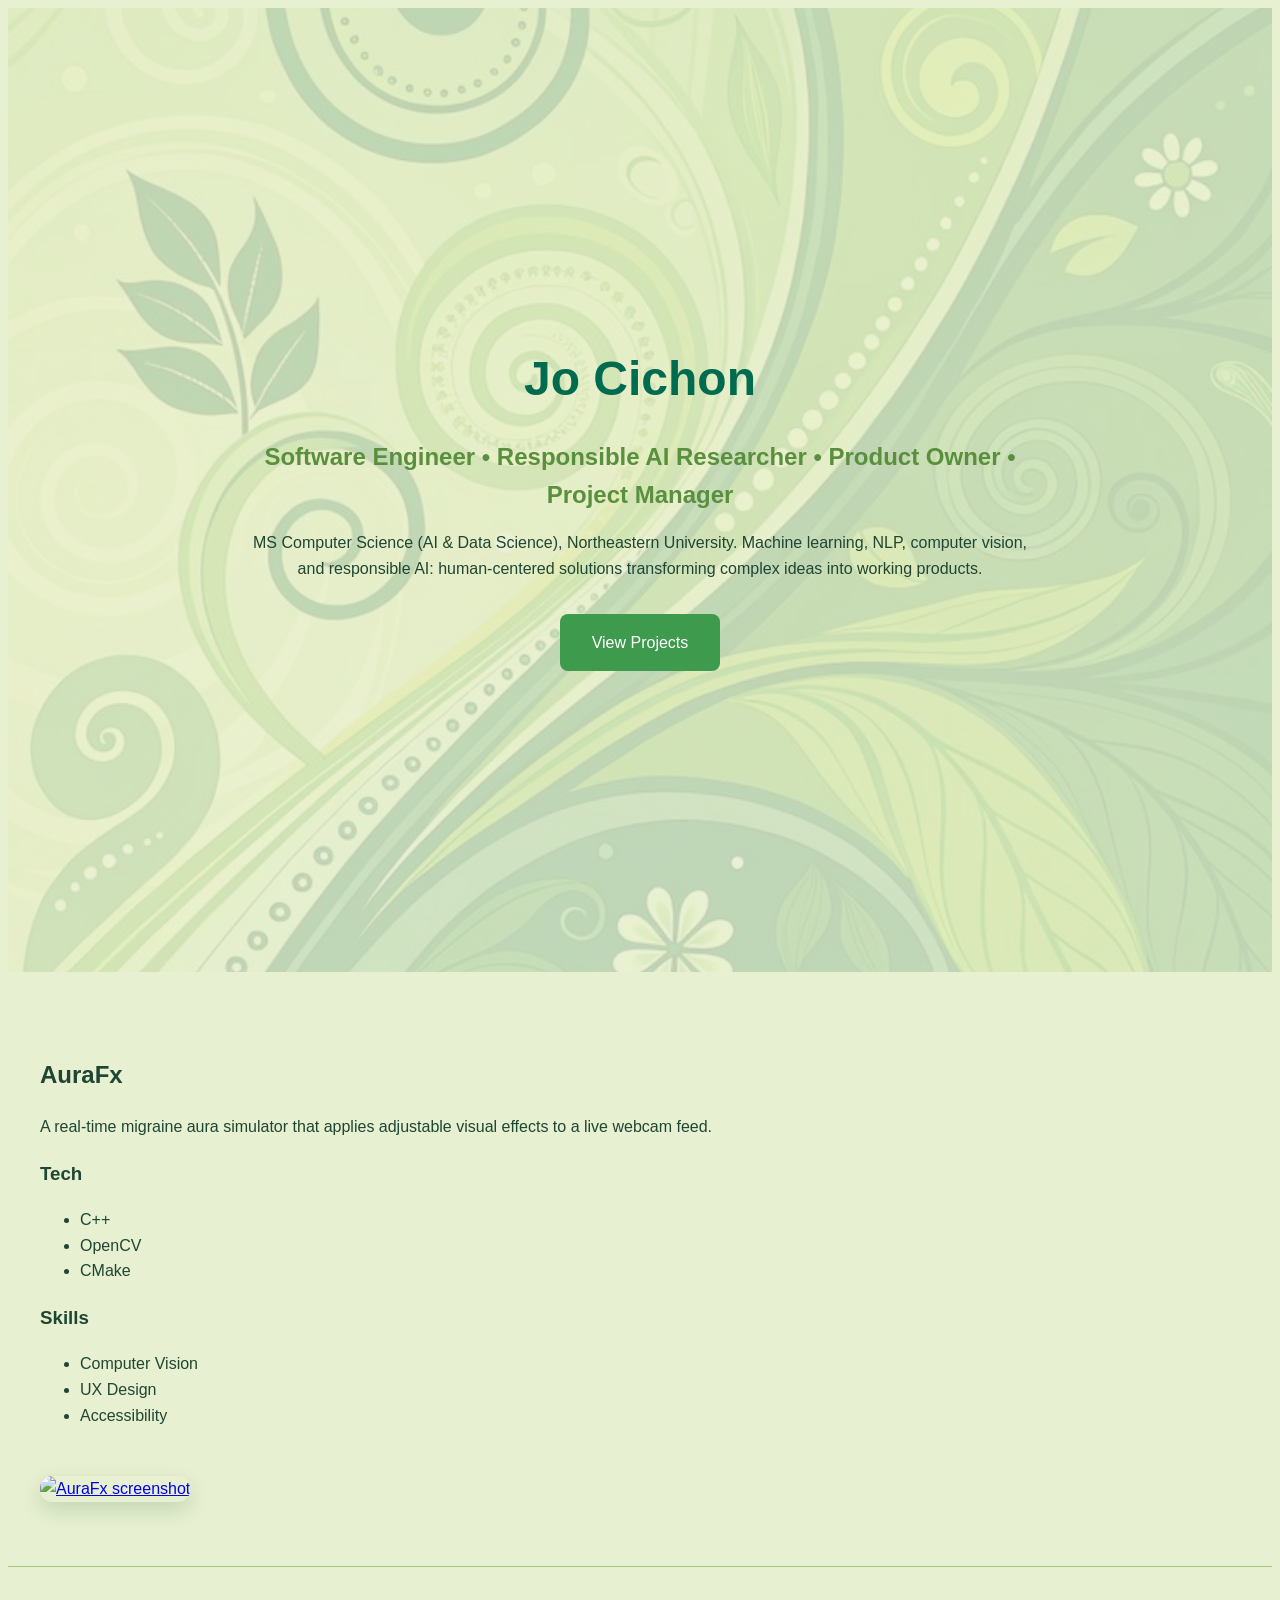
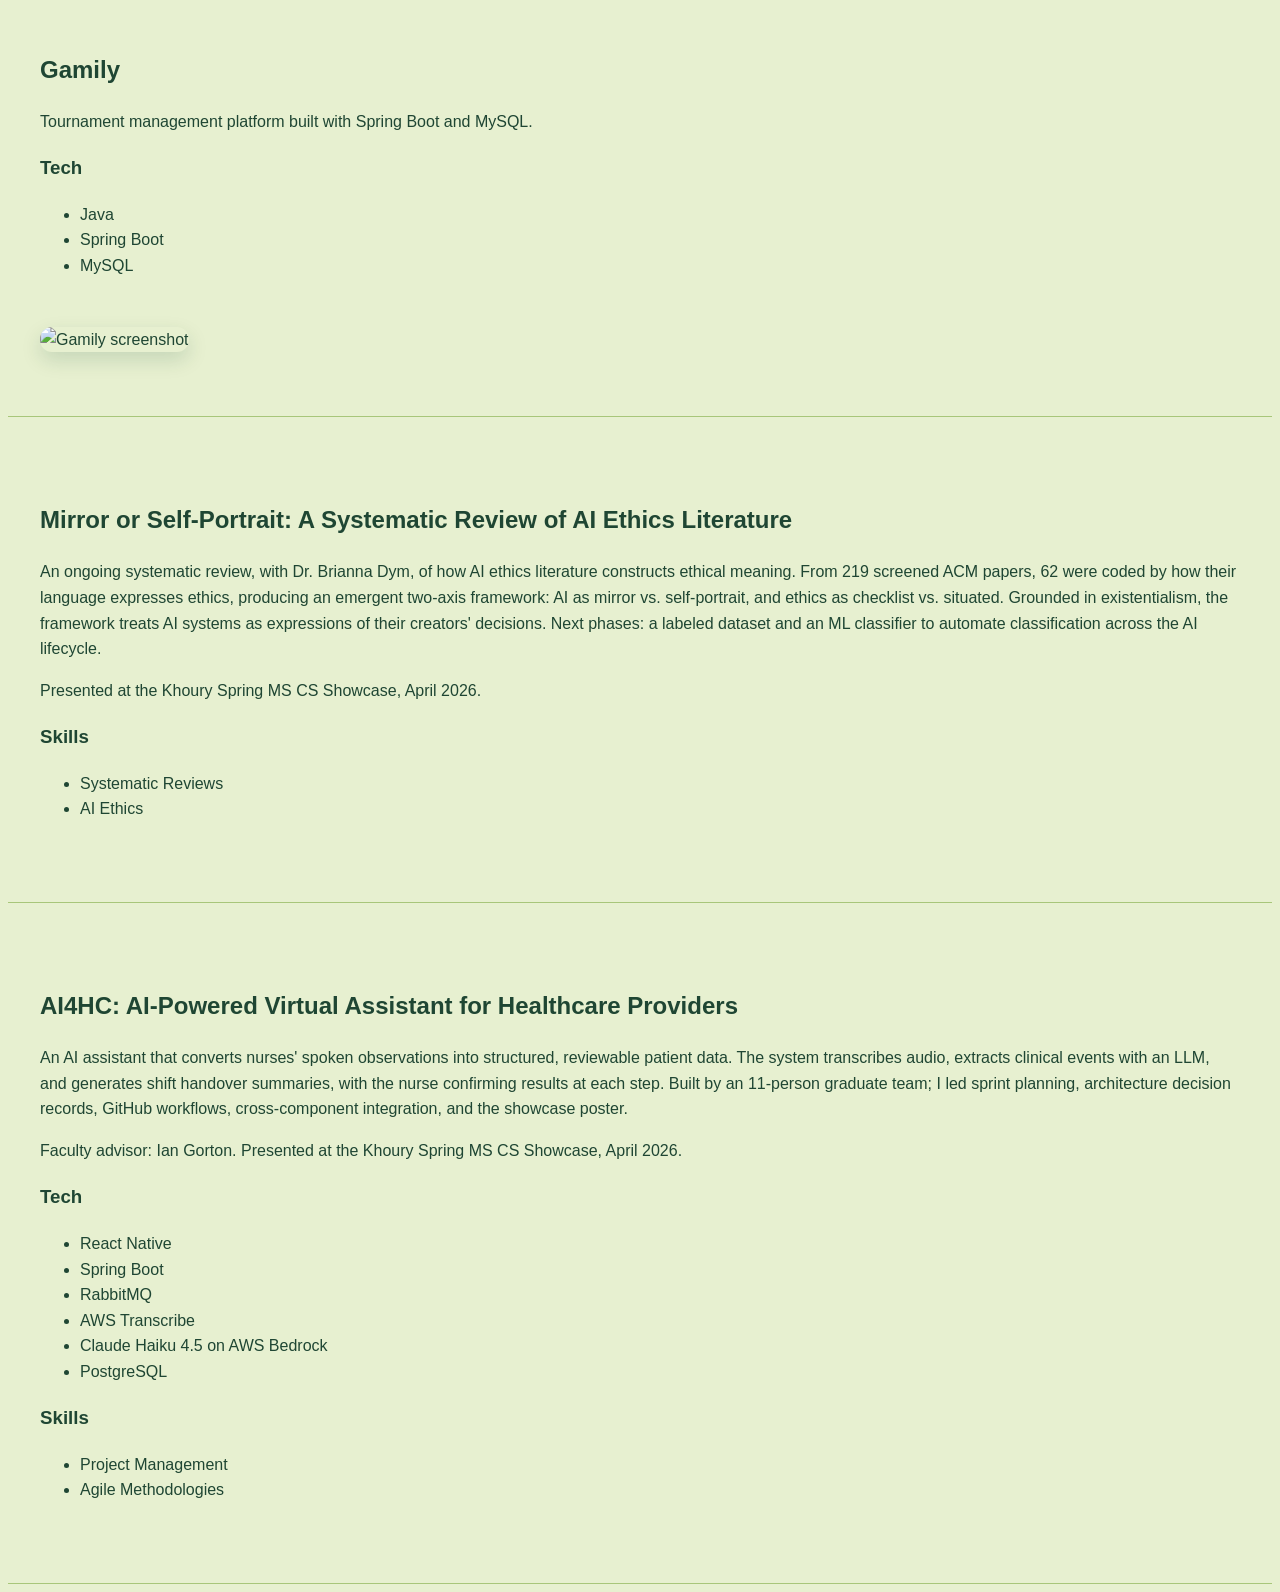
==== index.html @ 1c3cef45 "Update hero and project sections from LinkedIn profile Refresh the hero headline and tagline (fixes " ====
<!DOCTYPE html>
<html lang="en">
<head>
    <meta charset="UTF-8">
    <meta name="viewport" content="width=device-width, initial-scale=1.0">
    <title>Jo Cichon Portfolio</title>
    <link rel="stylesheet" href="style.css">
</head>
<body>

<header class="hero">
    <div class="hero-content">
        <h1>Jo Cichon</h1>
        <h2>Software Engineer • Responsible AI Researcher • Product Owner • Project Manager</h2>

        <p>
            MS Computer Science (AI &amp; Data Science), Northeastern University.
            Machine learning, NLP, computer vision, and responsible AI:
            human-centered solutions transforming complex ideas into working
            products.
        </p>

        <a href="#projects" class="button">
            View Projects
        </a>
    </div>
</header>

<main id="projects">

    <!-- PROJECT -->
    <section class="project">
        <div class="project-info">
            <h2>AuraFx</h2>

            <p>
                A real-time migraine aura simulator that applies
                adjustable visual effects to a live webcam feed.
            </p>

            <h3>Tech</h3>
            <ul>
                <li>C++</li>
                <li>OpenCV</li>
                <li>CMake</li>
            </ul>

            <h3>Skills</h3>
            <ul>
                <li>Computer Vision</li>
                <li>UX Design</li>
                <li>Accessibility</li>
            </ul>
        </div>

        <div class="project-visual">
            <a href="projects\aura_fx\index.html">
                <img src="images/aurafx-placeholder.png"
                     alt="AuraFx screenshot">
            </a>

        </div>
    </section>

    <!-- PROJECT -->
    <section class="project">
        <div class="project-info">
            <h2>Gamily</h2>

            <p>
                Tournament management platform built with Spring Boot
                and MySQL.
            </p>

            <h3>Tech</h3>
            <ul>
                <li>Java</li>
                <li>Spring Boot</li>
                <li>MySQL</li>
            </ul>
        </div>

        <div class="project-visual">
            <img src="images/gamily-placeholder.png"
                 alt="Gamily screenshot">
        </div>
    </section>

    <!-- PROJECT -->
    <section class="project">
        <div class="project-info">
            <h2>Mirror or Self-Portrait: A Systematic Review of AI Ethics Literature</h2>

            <p>
                An ongoing systematic review, with Dr. Brianna Dym, of how AI
                ethics literature constructs ethical meaning. From 219 screened
                ACM papers, 62 were coded by how their language expresses
                ethics, producing an emergent two-axis framework: AI as mirror
                vs. self-portrait, and ethics as checklist vs. situated.
                Grounded in existentialism, the framework treats AI systems as
                expressions of their creators' decisions. Next phases: a
                labeled dataset and an ML classifier to automate classification
                across the AI lifecycle.
            </p>

            <p>
                Presented at the Khoury Spring MS CS Showcase, April 2026.
            </p>

            <h3>Skills</h3>
            <ul>
                <li>Systematic Reviews</li>
                <li>AI Ethics</li>
            </ul>
        </div>
    </section>

    <!-- PROJECT -->
    <section class="project">
        <div class="project-info">
            <h2>AI4HC: AI-Powered Virtual Assistant for Healthcare Providers</h2>

            <p>
                An AI assistant that converts nurses' spoken observations into
                structured, reviewable patient data. The system transcribes
                audio, extracts clinical events with an LLM, and generates shift
                handover summaries, with the nurse confirming results at each
                step. Built by an 11-person graduate team; I led sprint
                planning, architecture decision records, GitHub workflows,
                cross-component integration, and the showcase poster.
            </p>

            <p>
                Faculty advisor: Ian Gorton. Presented at the Khoury Spring
                MS CS Showcase, April 2026.
            </p>

            <h3>Tech</h3>
            <ul>
                <li>React Native</li>
                <li>Spring Boot</li>
                <li>RabbitMQ</li>
                <li>AWS Transcribe</li>
                <li>Claude Haiku 4.5 on AWS Bedrock</li>
                <li>PostgreSQL</li>
            </ul>

            <h3>Skills</h3>
            <ul>
                <li>Project Management</li>
                <li>Agile Methodologies</li>
            </ul>
        </div>
    </section>

</main>

</body>
</html>
---- style.css ----
/* PALETTE: Forest Spiral */
:root {
    --color-bg: #E7F0D0;
    --color-bg-soft: #C9E08B;
    --color-text: #1F4633;

    --color-heading: #006B4F;
    --color-subheading: #5A8F3D;

    --color-accent: #3E9A4D;
    --color-accent-hover: #006B4F;

    --color-border: #A8C67A;
    --color-card: #F4F8E8;
    --color-shadow: rgba(0, 70, 50, 0.15);
}


body {
    font-family: Arial, sans-serif;
    line-height: 1.6;
    background-color: var(--color-bg);
    color: var(--color-text);
}

/* =========================
   Hero Section
========================= */

.hero {
    min-height: 100vh;

    display: flex;
    align-items: center;
    justify-content: center;

    padding: 2rem;
    text-align: center;

    position: relative;
    overflow: hidden;

    background: linear-gradient(
            135deg,
            var(--color-bg) 0%,
            var(--color-bg-soft) 100%
    );
}

/* Artwork Layer */
.hero::before {
    content: "";

    position: absolute;
    inset: 0;

    background-image: url("images/forest-spiral.jpg");
    background-size: cover;
    background-position: center;
    background-repeat: no-repeat;

    z-index: 0;
}

/* Color Wash Layer */
.hero::after {
    content: "";

    position: absolute;
    inset: 0;

    background: rgba(231, 240, 208, 0.82);

    z-index: 1;
}

/* Content Layer */
.hero-content {
    position: relative;
    z-index: 2;

    max-width: 800px;
}

.hero h1 {
    font-size: 3rem;
    margin-bottom: 1rem;

    color: var(--color-heading);
}

.hero h2 {
    margin-bottom: 1rem;

    color: var(--color-subheading);
}

.hero p {
    margin-bottom: 2rem;
}

.button {
    display: inline-block;

    padding: 1rem 2rem;

    background: var(--color-accent);
    color: white;

    text-decoration: none;
    border-radius: 8px;

    transition: background-color 0.3s ease;
}

.button:hover {
    background: var(--color-accent-hover);
}

.project {
    display: flex;
    flex-direction: column;
    gap: 2rem;

    padding: 4rem 2rem;
    max-width: 1200px;
    margin: auto;

    border-bottom: 1px solid var(--color-border);
}

.project-visual img {
    width: 100%;
    border-radius: 12px;
    box-shadow: 0 8px 20px var(--color-shadow);
}
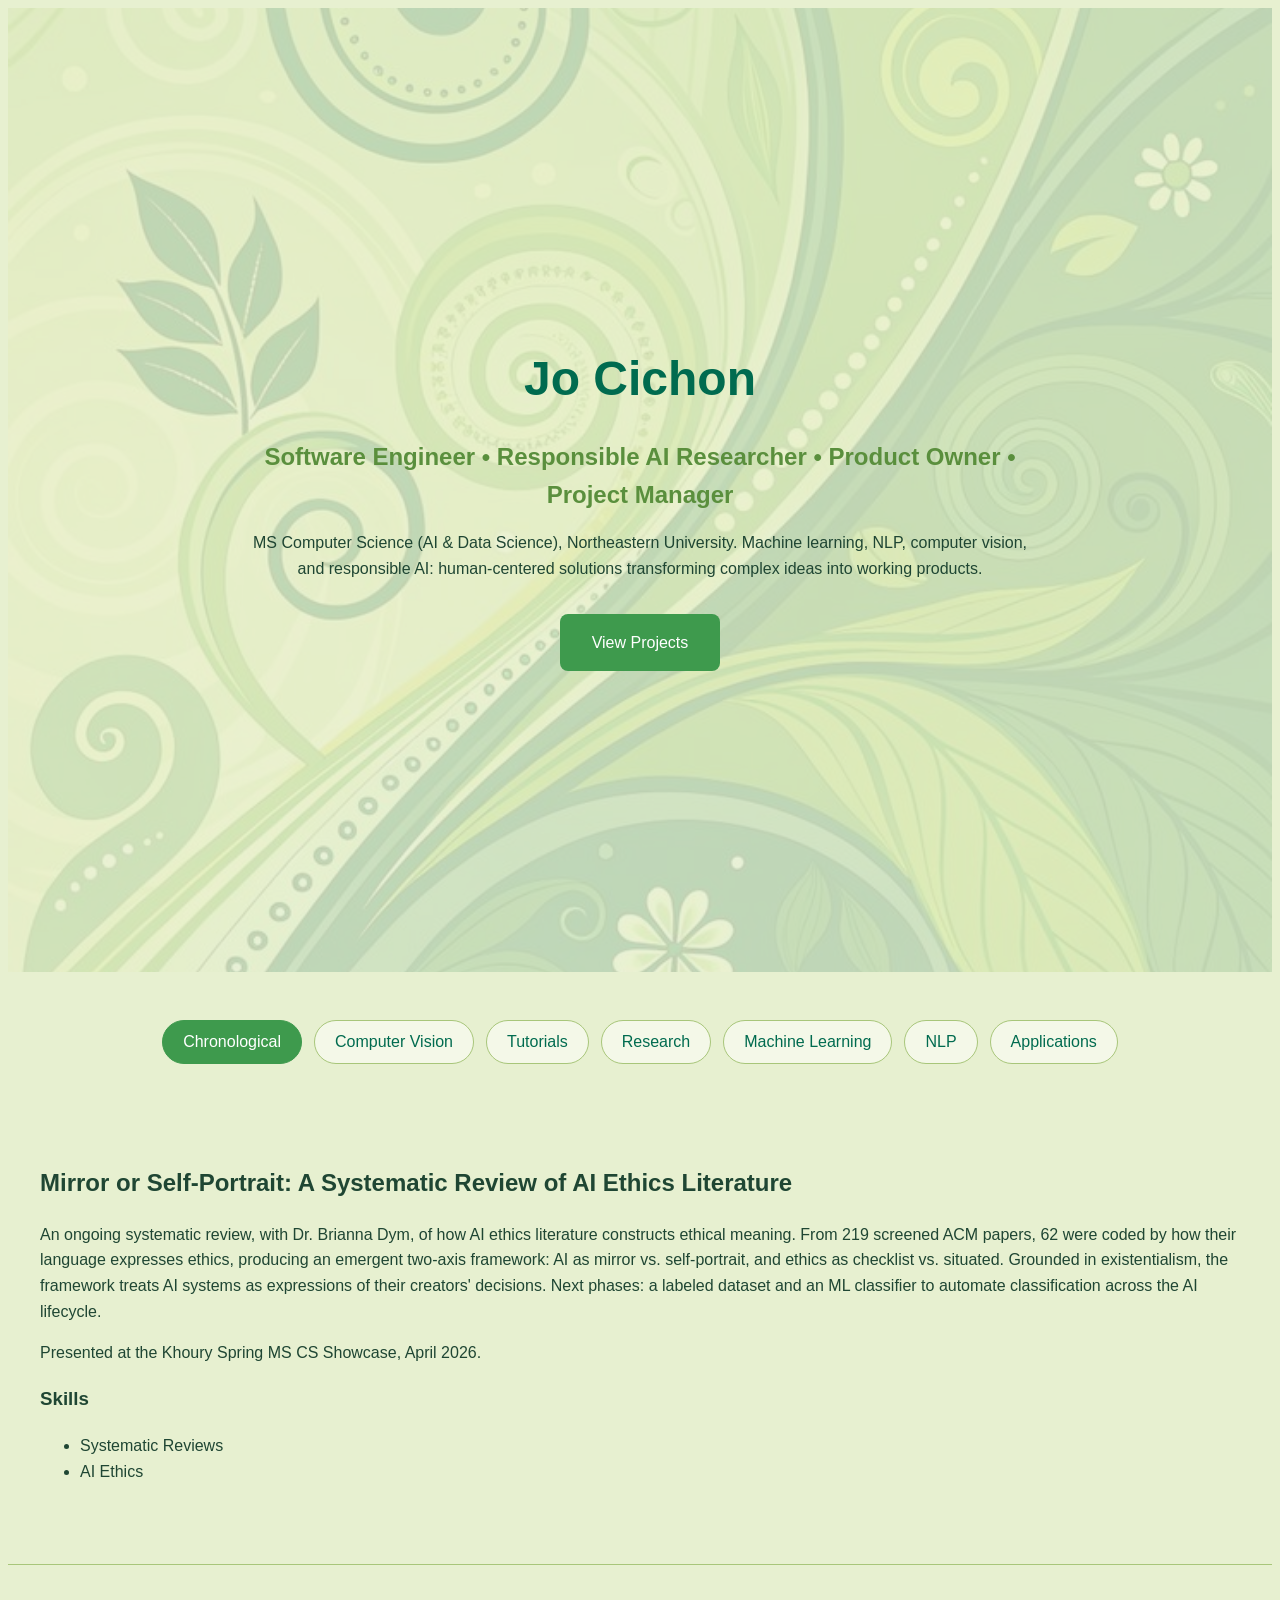
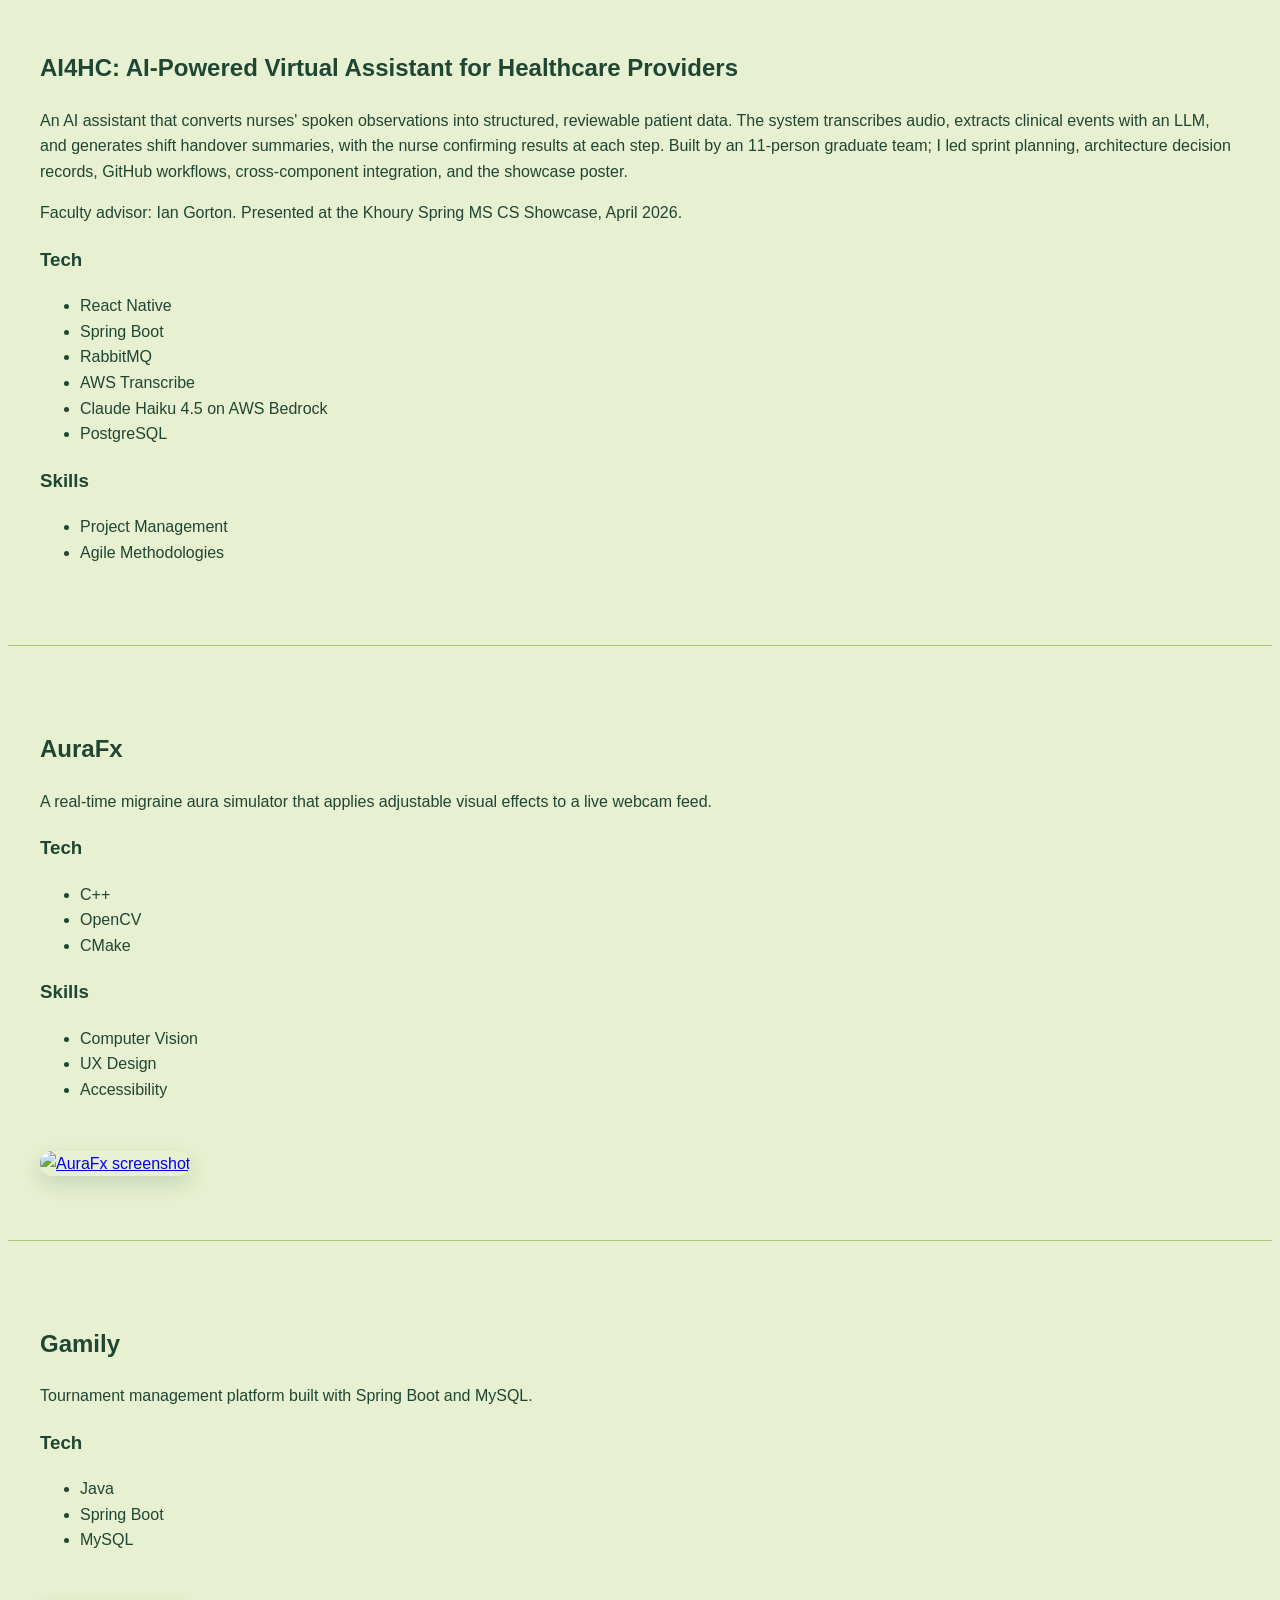
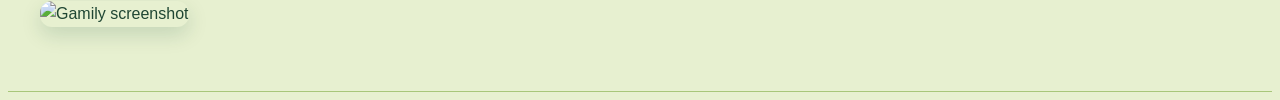
==== commit ffb2df32: "Add project filter buttons and category fields Each project gets data-categories (comma-separated) a" ====
--- a/index.html
+++ b/index.html
@@ -1,10 +1,20 @@
 <!DOCTYPE html>
+<!--
+  File:        index.html
+  Project:     Jo Cichon Portfolio (https://jocichon.github.io/portfolio/)
+  Author:      Jo Cichon
+  Description: Single-page portfolio. Hero section with a short bio,
+               followed by project cards (description, tech, skills,
+               and optional screenshot/link).
+  Styles:      style.css
+-->
 <html lang="en">
 <head>
     <meta charset="UTF-8">
     <meta name="viewport" content="width=device-width, initial-scale=1.0">
     <title>Jo Cichon Portfolio</title>
     <link rel="stylesheet" href="style.css">
+    <script src="script.js" defer></script>
 </head>
 <body>
 
@@ -28,8 +38,35 @@
 
 <main id="projects">
 
-    <!-- PROJECT -->
-    <section class="project">
+    <!--
+      PROJECT FILTERS
+      Each button's data-filter must match a category name used in a
+      project's data-categories (exact spelling, case-insensitive).
+      "chronological" shows every project, newest first, using data-date.
+    -->
+    <nav class="project-filters" aria-label="Filter projects">
+        <button type="button" data-filter="chronological" aria-pressed="true">Chronological</button>
+        <button type="button" data-filter="Computer Vision" aria-pressed="false">Computer Vision</button>
+        <button type="button" data-filter="Tutorials" aria-pressed="false">Tutorials</button>
+        <button type="button" data-filter="Research" aria-pressed="false">Research</button>
+        <button type="button" data-filter="Machine Learning" aria-pressed="false">Machine Learning</button>
+        <button type="button" data-filter="NLP" aria-pressed="false">NLP</button>
+        <button type="button" data-filter="Applications" aria-pressed="false">Applications</button>
+    </nav>
+
+    <p class="no-projects" hidden>No projects in this category yet.</p>
+
+    <!--
+      PROJECT FIELDS
+      data-categories: comma-separated list of categories this project belongs to.
+      data-date:       YYYY-MM, used by the Chronological sort. Projects with
+                       no date are listed last, in page order.
+    -->
+
+    <!-- PROJECT -->
+    <section class="project"
+             data-categories="Applications, Computer Vision"
+             data-date="">
         <div class="project-info">
             <h2>AuraFx</h2>
 
@@ -63,7 +100,9 @@
     </section>
 
     <!-- PROJECT -->
-    <section class="project">
+    <section class="project"
+             data-categories="Applications"
+             data-date="">
         <div class="project-info">
             <h2>Gamily</h2>
 
@@ -87,7 +126,9 @@
     </section>
 
     <!-- PROJECT -->
-    <section class="project">
+    <section class="project"
+             data-categories="Research"
+             data-date="2026-04">
         <div class="project-info">
             <h2>Mirror or Self-Portrait: A Systematic Review of AI Ethics Literature</h2>
 
@@ -116,7 +157,9 @@
     </section>
 
     <!-- PROJECT -->
-    <section class="project">
+    <section class="project"
+             data-categories="Applications, NLP, Machine Learning"
+             data-date="2026-04">
         <div class="project-info">
             <h2>AI4HC: AI-Powered Virtual Assistant for Healthcare Providers</h2>
 
--- a/style.css
+++ b/style.css
@@ -1,3 +1,13 @@
+/*
+ * File:        style.css
+ * Project:     Jo Cichon Portfolio (https://jocichon.github.io/portfolio/)
+ * Author:      Jo Cichon
+ * Description: Styles for index.html. Defines the Forest Spiral color
+ *              palette as CSS custom properties, the layered hero section
+ *              (artwork, color wash, content), project filter buttons,
+ *              and project card layout.
+ */
+
 /* PALETTE: Forest Spiral */
 :root {
     --color-bg: #E7F0D0;
@@ -117,6 +127,60 @@
     background: var(--color-accent-hover);
 }
 
+/* =========================
+   Project Filters
+========================= */
+
+.project-filters {
+    display: flex;
+    flex-wrap: wrap;
+    justify-content: center;
+    gap: 0.75rem;
+
+    padding: 3rem 2rem 1rem;
+    max-width: 1200px;
+    margin: auto;
+}
+
+.project-filters button {
+    padding: 0.5rem 1.25rem;
+
+    font: inherit;
+    color: var(--color-heading);
+    background: var(--color-card);
+
+    border: 1px solid var(--color-border);
+    border-radius: 999px;
+    cursor: pointer;
+
+    transition: background-color 0.3s ease, color 0.3s ease;
+}
+
+.project-filters button:hover {
+    background: var(--color-bg-soft);
+}
+
+.project-filters button[aria-pressed="true"],
+.project-filters button[aria-pressed="true"]:hover {
+    background: var(--color-accent);
+    border-color: var(--color-accent);
+    color: white;
+}
+
+.project-filters button:focus-visible {
+    outline: 3px solid var(--color-accent-hover);
+    outline-offset: 2px;
+}
+
+.no-projects {
+    text-align: center;
+    padding: 2rem;
+}
+
+/* =========================
+   Projects
+========================= */
+
 .project {
     display: flex;
     flex-direction: column;
@@ -129,6 +193,11 @@
     border-bottom: 1px solid var(--color-border);
 }
 
+/* display: flex above would override the hidden attribute */
+.project[hidden] {
+    display: none;
+}
+
 .project-visual img {
     width: 100%;
     border-radius: 12px;
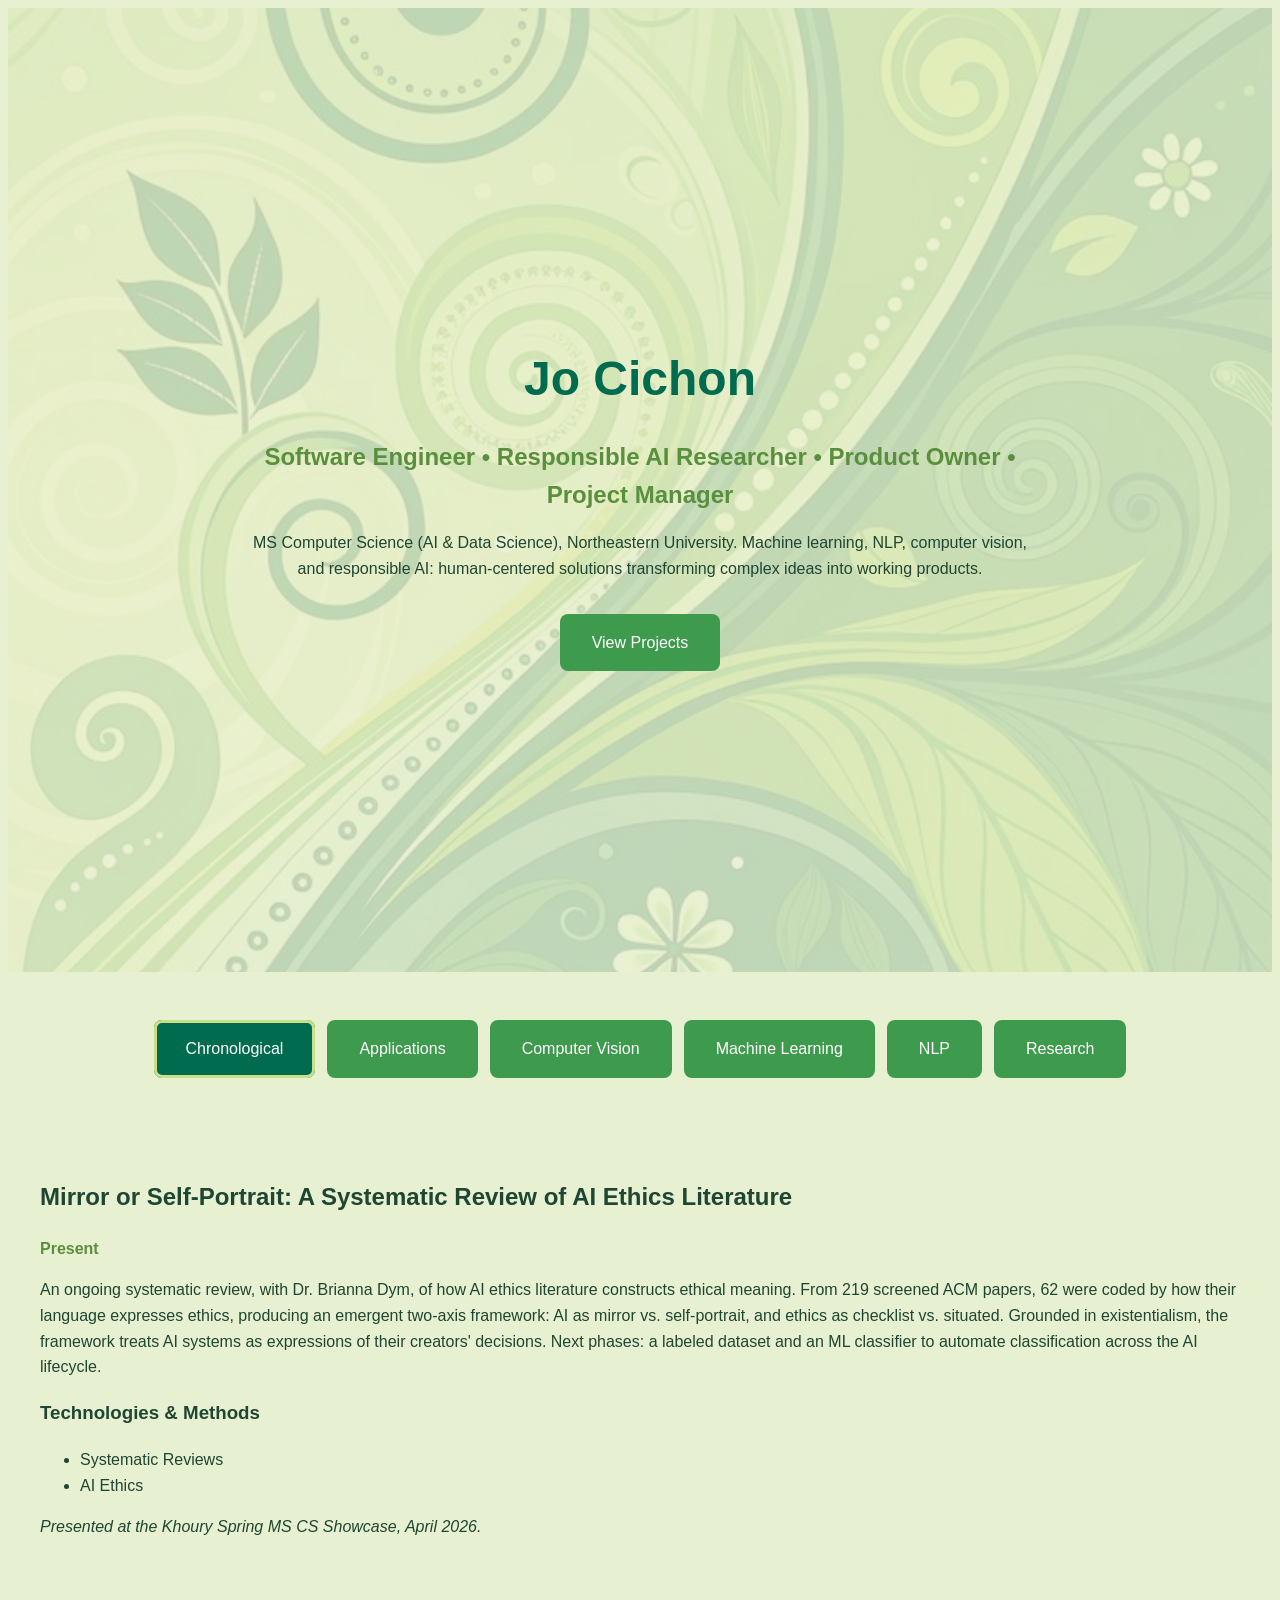
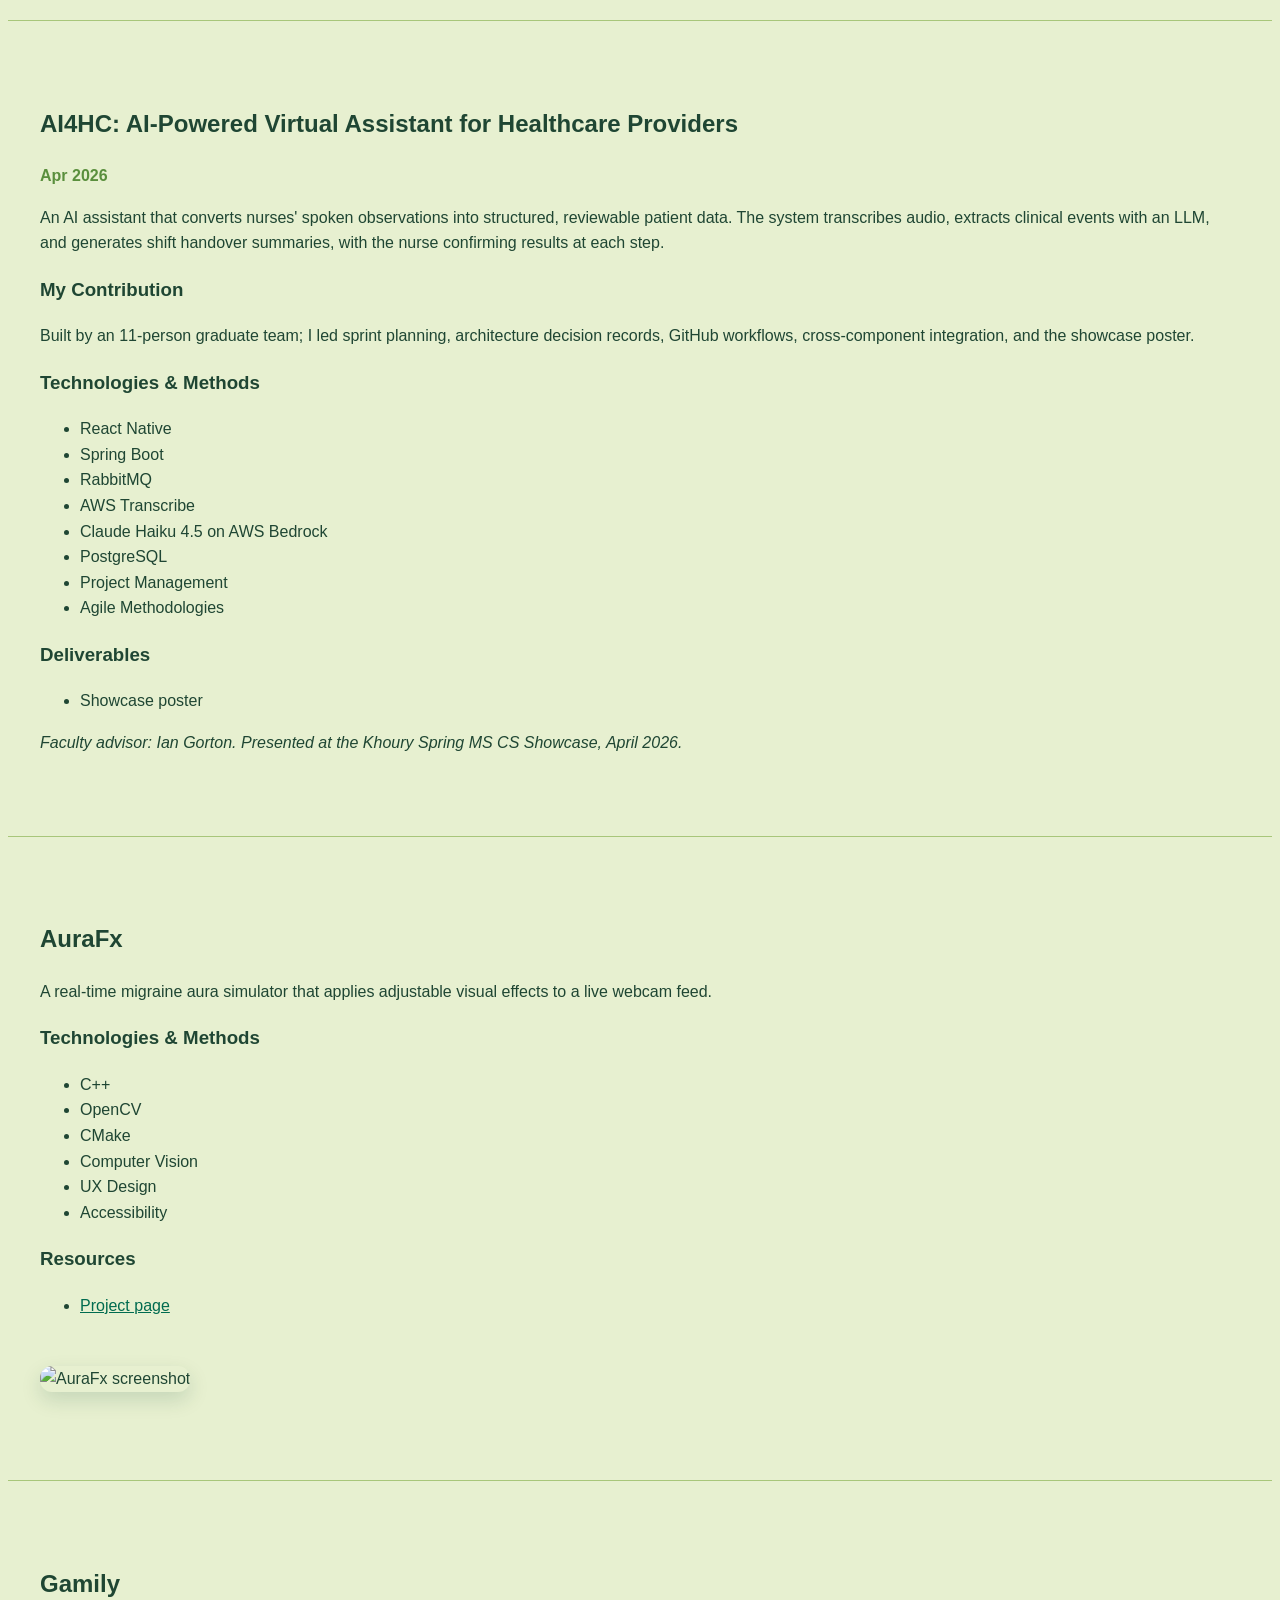
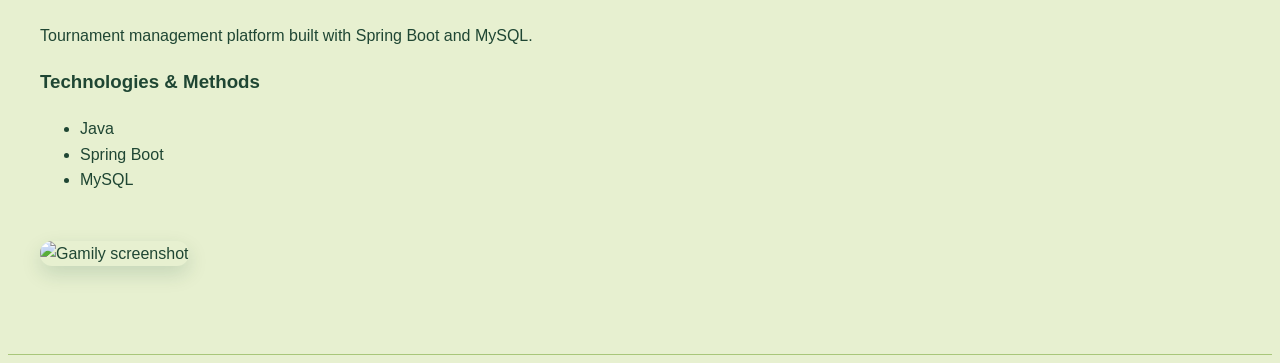
==== commit b20e3f79: "Refactor projects into a single data structure Move all project content into projects.js and render " ====
--- a/index.html
+++ b/index.html
@@ -4,9 +4,10 @@
   Project:     Jo Cichon Portfolio (https://jocichon.github.io/portfolio/)
   Author:      Jo Cichon
   Description: Single-page portfolio. Hero section with a short bio,
-               followed by project cards (description, tech, skills,
-               and optional screenshot/link).
+               followed by filterable project cards rendered from
+               projects.js by script.js.
   Styles:      style.css
+  Scripts:     projects.js (data), script.js (rendering, filters)
 -->
 <html lang="en">
 <head>
@@ -14,6 +15,7 @@
     <meta name="viewport" content="width=device-width, initial-scale=1.0">
     <title>Jo Cichon Portfolio</title>
     <link rel="stylesheet" href="style.css">
+    <script src="projects.js" defer></script>
     <script src="script.js" defer></script>
 </head>
 <body>
@@ -39,162 +41,19 @@
 <main id="projects">
 
     <!--
-      PROJECT FILTERS
-      Each button's data-filter must match a category name used in a
-      project's data-categories (exact spelling, case-insensitive).
-      "chronological" shows every project, newest first, using data-date.
+      PROJECTS
+      All project content lives in projects.js. script.js builds the
+      filter buttons and project cards from it at page load.
     -->
-    <nav class="project-filters" aria-label="Filter projects">
-        <button type="button" data-filter="chronological" aria-pressed="true">Chronological</button>
-        <button type="button" data-filter="Computer Vision" aria-pressed="false">Computer Vision</button>
-        <button type="button" data-filter="Tutorials" aria-pressed="false">Tutorials</button>
-        <button type="button" data-filter="Research" aria-pressed="false">Research</button>
-        <button type="button" data-filter="Machine Learning" aria-pressed="false">Machine Learning</button>
-        <button type="button" data-filter="NLP" aria-pressed="false">NLP</button>
-        <button type="button" data-filter="Applications" aria-pressed="false">Applications</button>
-    </nav>
+    <nav class="project-filters" aria-label="Filter projects"></nav>
 
     <p class="no-projects" hidden>No projects in this category yet.</p>
 
-    <!--
-      PROJECT FIELDS
-      data-categories: comma-separated list of categories this project belongs to.
-      data-date:       YYYY-MM, used by the Chronological sort. Projects with
-                       no date are listed last, in page order.
-    -->
+    <div id="project-list"></div>
 
-    <!-- PROJECT -->
-    <section class="project"
-             data-categories="Applications, Computer Vision"
-             data-date="">
-        <div class="project-info">
-            <h2>AuraFx</h2>
-
-            <p>
-                A real-time migraine aura simulator that applies
-                adjustable visual effects to a live webcam feed.
-            </p>
-
-            <h3>Tech</h3>
-            <ul>
-                <li>C++</li>
-                <li>OpenCV</li>
-                <li>CMake</li>
-            </ul>
-
-            <h3>Skills</h3>
-            <ul>
-                <li>Computer Vision</li>
-                <li>UX Design</li>
-                <li>Accessibility</li>
-            </ul>
-        </div>
-
-        <div class="project-visual">
-            <a href="projects\aura_fx\index.html">
-                <img src="images/aurafx-placeholder.png"
-                     alt="AuraFx screenshot">
-            </a>
-
-        </div>
-    </section>
-
-    <!-- PROJECT -->
-    <section class="project"
-             data-categories="Applications"
-             data-date="">
-        <div class="project-info">
-            <h2>Gamily</h2>
-
-            <p>
-                Tournament management platform built with Spring Boot
-                and MySQL.
-            </p>
-
-            <h3>Tech</h3>
-            <ul>
-                <li>Java</li>
-                <li>Spring Boot</li>
-                <li>MySQL</li>
-            </ul>
-        </div>
-
-        <div class="project-visual">
-            <img src="images/gamily-placeholder.png"
-                 alt="Gamily screenshot">
-        </div>
-    </section>
-
-    <!-- PROJECT -->
-    <section class="project"
-             data-categories="Research"
-             data-date="2026-04">
-        <div class="project-info">
-            <h2>Mirror or Self-Portrait: A Systematic Review of AI Ethics Literature</h2>
-
-            <p>
-                An ongoing systematic review, with Dr. Brianna Dym, of how AI
-                ethics literature constructs ethical meaning. From 219 screened
-                ACM papers, 62 were coded by how their language expresses
-                ethics, producing an emergent two-axis framework: AI as mirror
-                vs. self-portrait, and ethics as checklist vs. situated.
-                Grounded in existentialism, the framework treats AI systems as
-                expressions of their creators' decisions. Next phases: a
-                labeled dataset and an ML classifier to automate classification
-                across the AI lifecycle.
-            </p>
-
-            <p>
-                Presented at the Khoury Spring MS CS Showcase, April 2026.
-            </p>
-
-            <h3>Skills</h3>
-            <ul>
-                <li>Systematic Reviews</li>
-                <li>AI Ethics</li>
-            </ul>
-        </div>
-    </section>
-
-    <!-- PROJECT -->
-    <section class="project"
-             data-categories="Applications, NLP, Machine Learning"
-             data-date="2026-04">
-        <div class="project-info">
-            <h2>AI4HC: AI-Powered Virtual Assistant for Healthcare Providers</h2>
-
-            <p>
-                An AI assistant that converts nurses' spoken observations into
-                structured, reviewable patient data. The system transcribes
-                audio, extracts clinical events with an LLM, and generates shift
-                handover summaries, with the nurse confirming results at each
-                step. Built by an 11-person graduate team; I led sprint
-                planning, architecture decision records, GitHub workflows,
-                cross-component integration, and the showcase poster.
-            </p>
-
-            <p>
-                Faculty advisor: Ian Gorton. Presented at the Khoury Spring
-                MS CS Showcase, April 2026.
-            </p>
-
-            <h3>Tech</h3>
-            <ul>
-                <li>React Native</li>
-                <li>Spring Boot</li>
-                <li>RabbitMQ</li>
-                <li>AWS Transcribe</li>
-                <li>Claude Haiku 4.5 on AWS Bedrock</li>
-                <li>PostgreSQL</li>
-            </ul>
-
-            <h3>Skills</h3>
-            <ul>
-                <li>Project Management</li>
-                <li>Agile Methodologies</li>
-            </ul>
-        </div>
-    </section>
+    <noscript>
+        <p class="no-projects">Enable JavaScript to view projects.</p>
+    </noscript>
 
 </main>
 
--- a/style.css
+++ b/style.css
@@ -5,7 +5,8 @@
  * Description: Styles for index.html. Defines the Forest Spiral color
  *              palette as CSS custom properties, the layered hero section
  *              (artwork, color wash, content), project filter buttons,
- *              and project card layout.
+ *              project card layout, and data-driven card details
+ *              (meta line, notes, links, image captions).
  */
 
 /* PALETTE: Forest Spiral */
@@ -143,28 +144,28 @@
 }
 
 .project-filters button {
-    padding: 0.5rem 1.25rem;
+    /* Matches the hero "View Projects" button (.button) */
+    padding: 1rem 2rem;
 
     font: inherit;
-    color: var(--color-heading);
-    background: var(--color-card);
-
-    border: 1px solid var(--color-border);
-    border-radius: 999px;
+    color: white;
+    background: var(--color-accent);
+
+    border: none;
+    border-radius: 8px;
     cursor: pointer;
 
-    transition: background-color 0.3s ease, color 0.3s ease;
+    transition: background-color 0.3s ease;
 }
 
 .project-filters button:hover {
-    background: var(--color-bg-soft);
-}
-
-.project-filters button[aria-pressed="true"],
-.project-filters button[aria-pressed="true"]:hover {
-    background: var(--color-accent);
-    border-color: var(--color-accent);
-    color: white;
+    background: var(--color-accent-hover);
+}
+
+/* Selected filter: darker fill plus an inset ring so it stands out */
+.project-filters button[aria-pressed="true"] {
+    background: var(--color-accent-hover);
+    box-shadow: inset 0 0 0 3px var(--color-bg-soft);
 }
 
 .project-filters button:focus-visible {
@@ -203,3 +204,26 @@
     border-radius: 12px;
     box-shadow: 0 8px 20px var(--color-shadow);
 }
+
+.project-meta {
+    color: var(--color-subheading);
+    font-weight: bold;
+}
+
+.project-notes {
+    font-style: italic;
+}
+
+.project-info a {
+    color: var(--color-accent-hover);
+}
+
+.project-visual figure {
+    margin: 0 0 1.5rem;
+}
+
+.project-visual figcaption {
+    margin-top: 0.5rem;
+    font-size: 0.9rem;
+    text-align: center;
+}
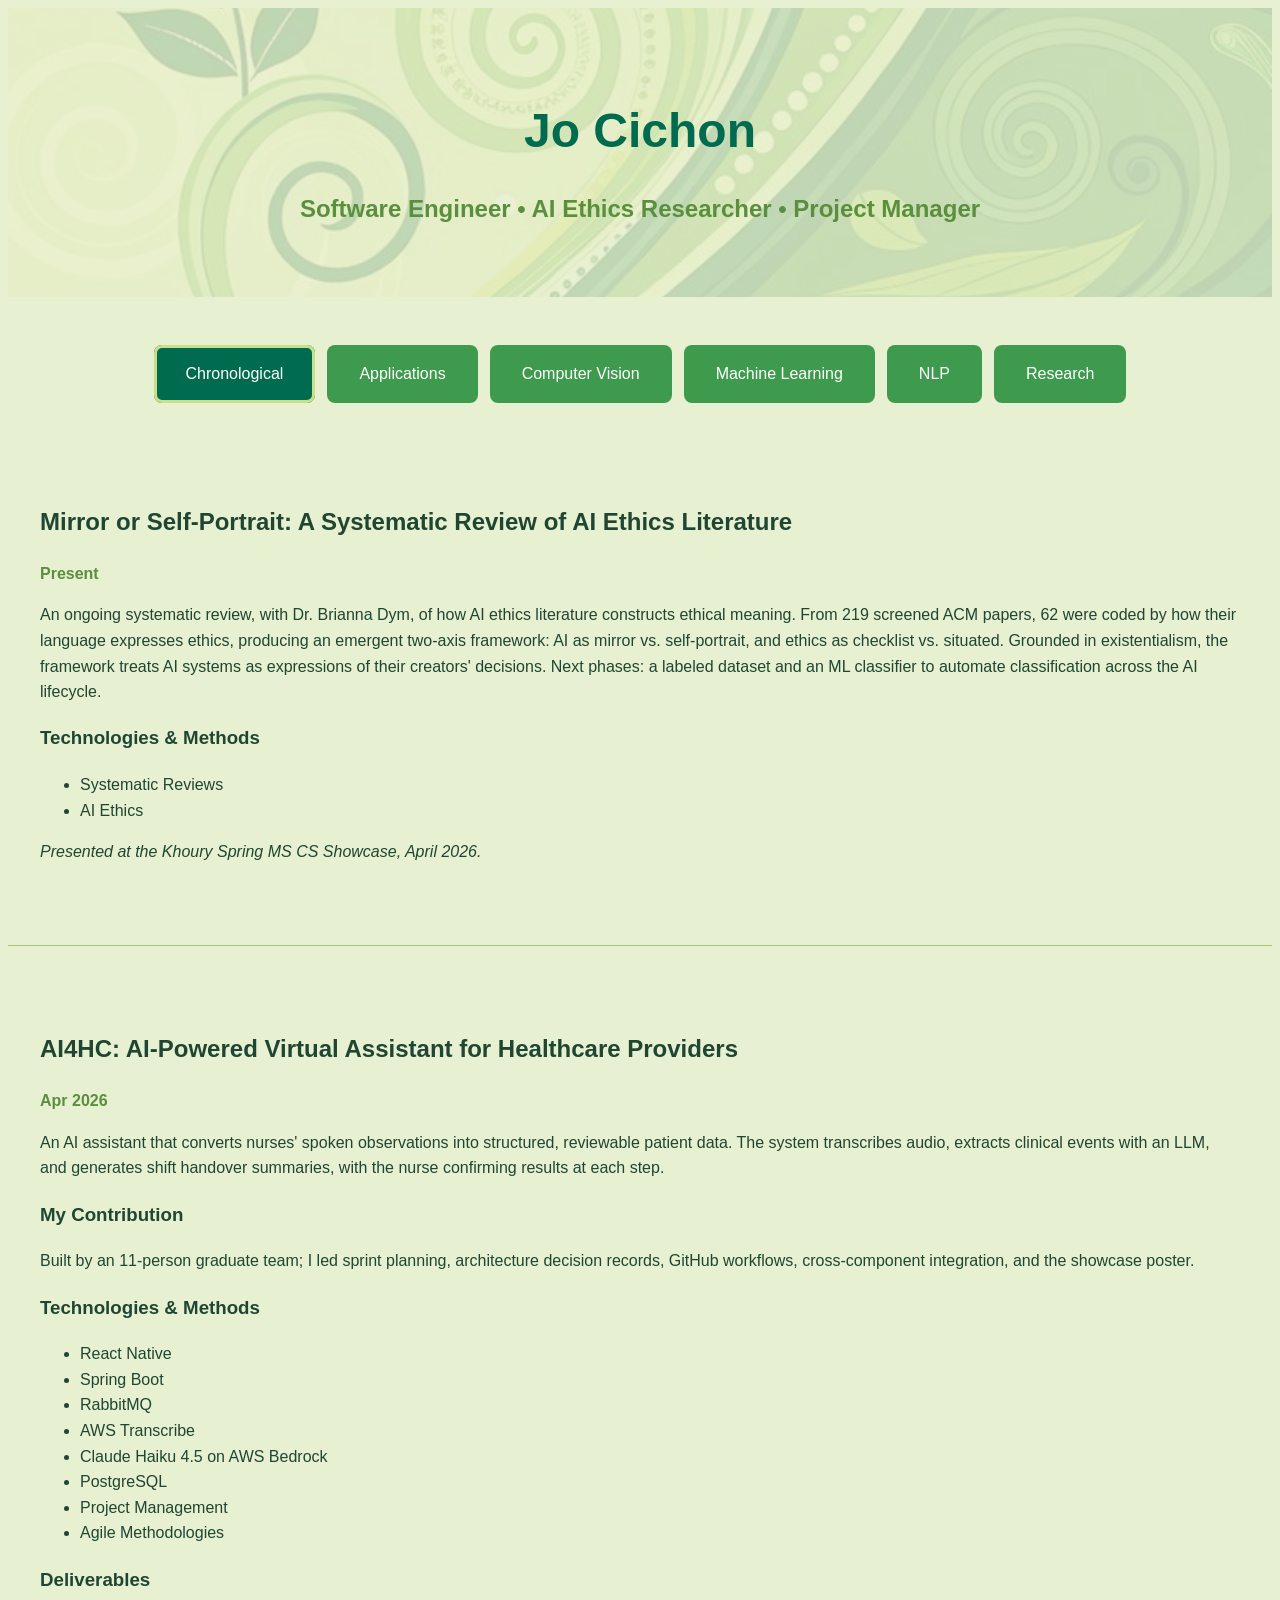
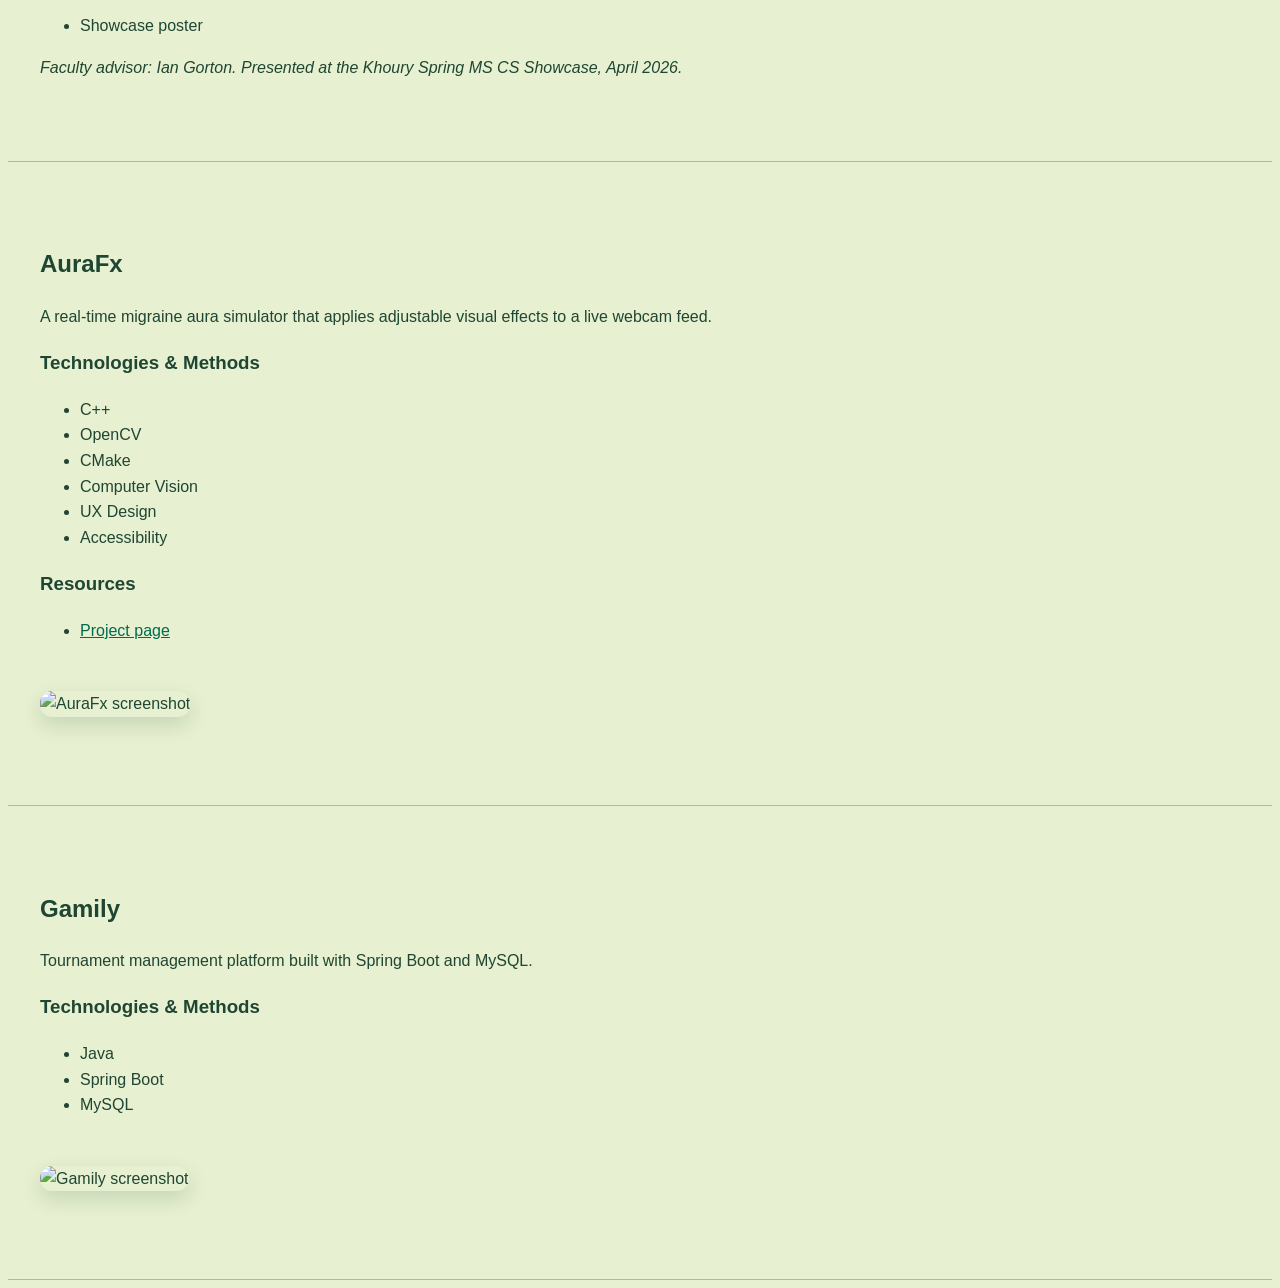
==== commit 6d8d58c6: "Elimnated View Projects button and hero paragraph in index.html and style.css" ====
--- a/index.html
+++ b/index.html
@@ -23,18 +23,7 @@
 <header class="hero">
     <div class="hero-content">
         <h1>Jo Cichon</h1>
-        <h2>Software Engineer • Responsible AI Researcher • Product Owner • Project Manager</h2>
-
-        <p>
-            MS Computer Science (AI &amp; Data Science), Northeastern University.
-            Machine learning, NLP, computer vision, and responsible AI:
-            human-centered solutions transforming complex ideas into working
-            products.
-        </p>
-
-        <a href="#projects" class="button">
-            View Projects
-        </a>
+        <h2>Software Engineer • AI Ethics Researcher • Project Manager</h2>
     </div>
 </header>
 
--- a/style.css
+++ b/style.css
@@ -39,7 +39,7 @@
 ========================= */
 
 .hero {
-    min-height: 100vh;
+    min-height: 25vh;
 
     display: flex;
     align-items: center;
@@ -106,27 +106,6 @@
     color: var(--color-subheading);
 }
 
-.hero p {
-    margin-bottom: 2rem;
-}
-
-.button {
-    display: inline-block;
-
-    padding: 1rem 2rem;
-
-    background: var(--color-accent);
-    color: white;
-
-    text-decoration: none;
-    border-radius: 8px;
-
-    transition: background-color 0.3s ease;
-}
-
-.button:hover {
-    background: var(--color-accent-hover);
-}
 
 /* =========================
    Project Filters
@@ -144,7 +123,6 @@
 }
 
 .project-filters button {
-    /* Matches the hero "View Projects" button (.button) */
     padding: 1rem 2rem;
 
     font: inherit;
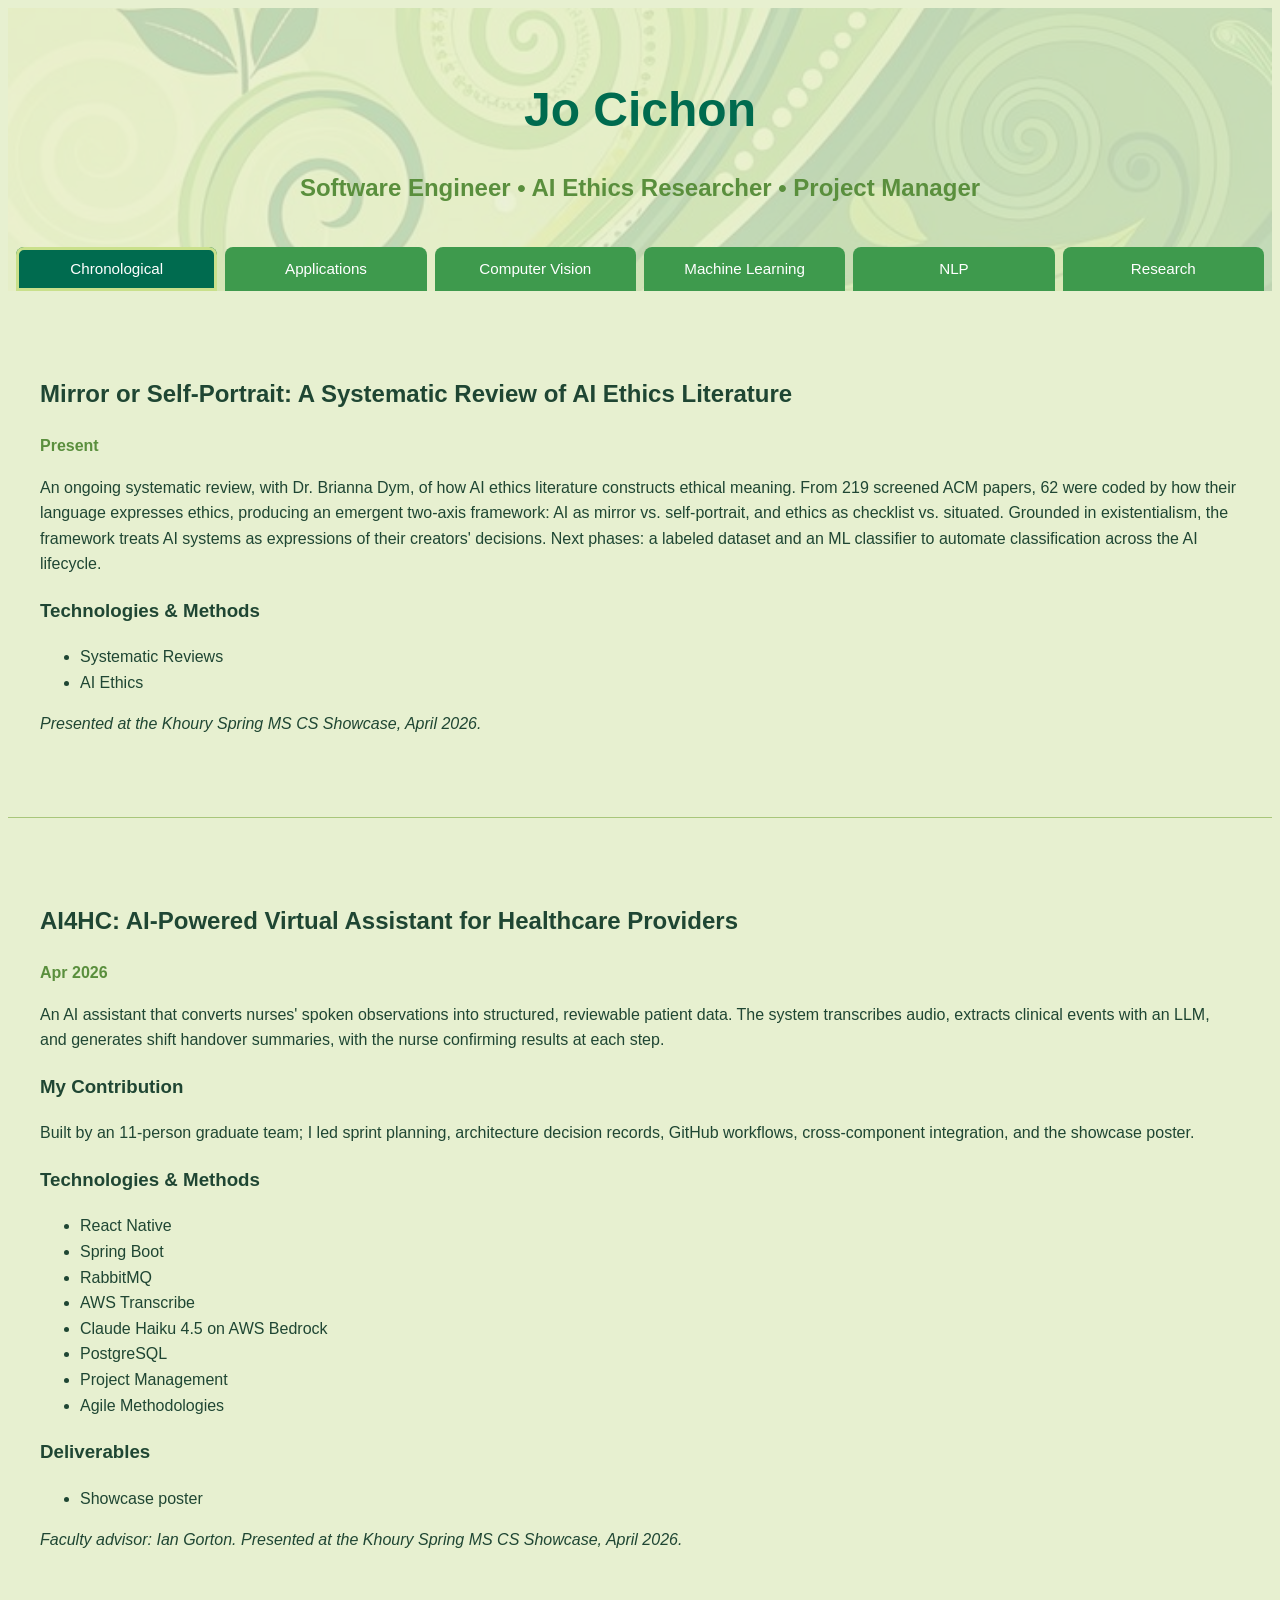
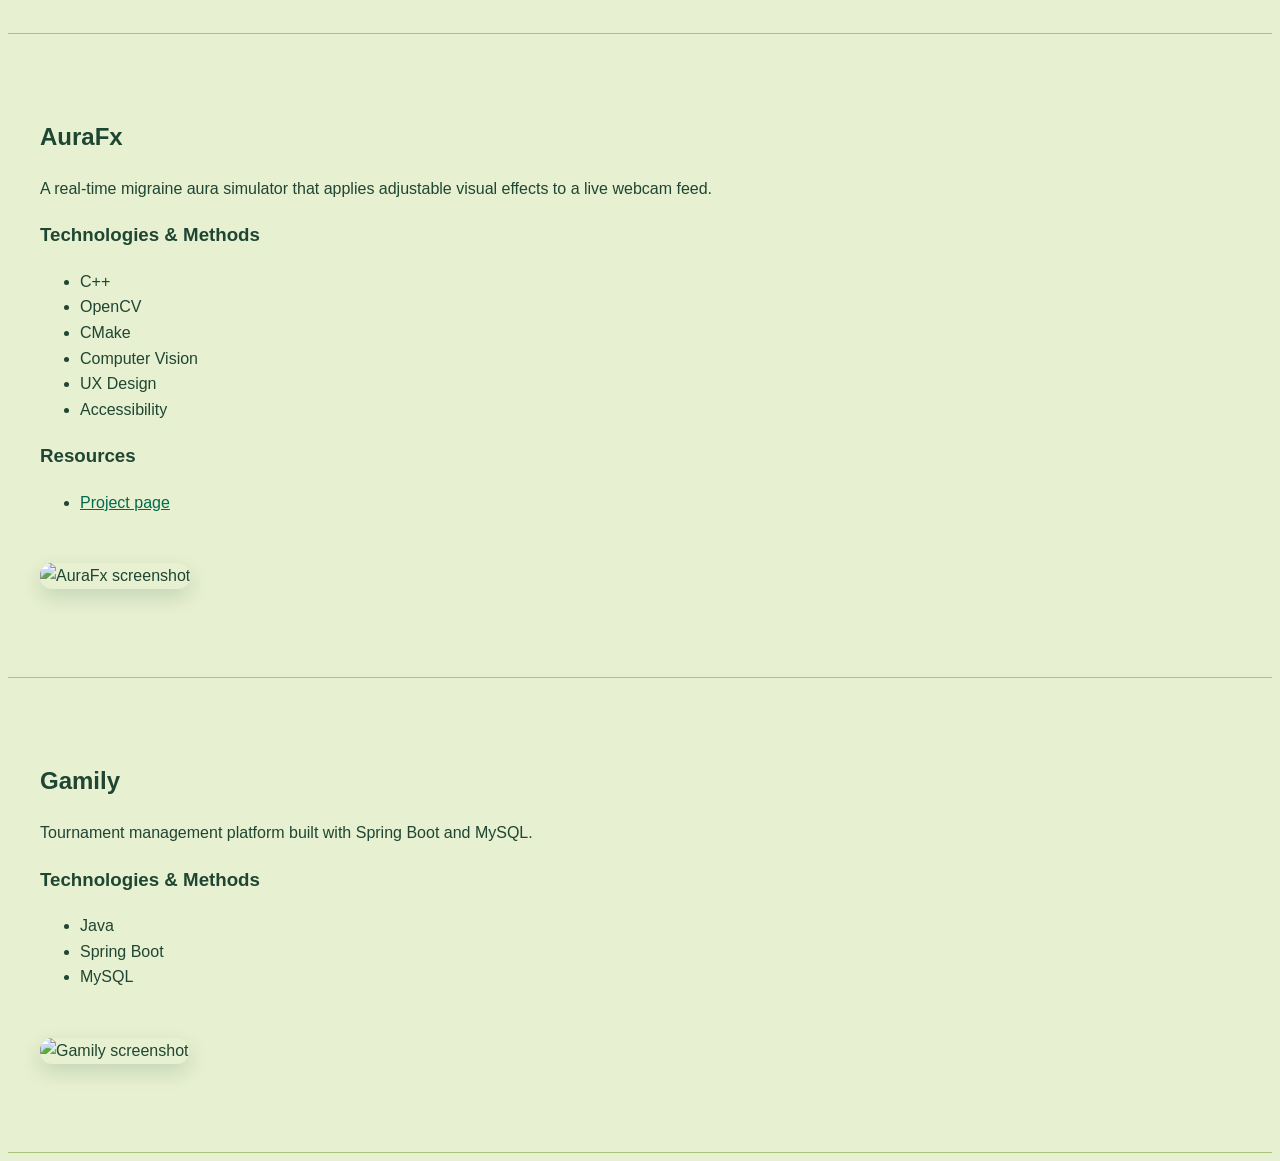
==== commit ca496132: "Stretch filter buttons across the hero's bottom edge Move the filter nav into the hero and pin it to" ====
--- a/index.html
+++ b/index.html
@@ -25,6 +25,9 @@
         <h1>Jo Cichon</h1>
         <h2>Software Engineer • AI Ethics Researcher • Project Manager</h2>
     </div>
+
+    <!-- Filter tabs along the hero's bottom edge; buttons built by script.js -->
+    <nav class="project-filters" aria-label="Filter projects"></nav>
 </header>
 
 <main id="projects">
@@ -32,10 +35,8 @@
     <!--
       PROJECTS
       All project content lives in projects.js. script.js builds the
-      filter buttons and project cards from it at page load.
+      filter buttons (in the header) and project cards from it at page load.
     -->
-    <nav class="project-filters" aria-label="Filter projects"></nav>
-
     <p class="no-projects" hidden>No projects in this category yet.</p>
 
     <div id="project-list"></div>
--- a/style.css
+++ b/style.css
@@ -4,9 +4,10 @@
  * Author:      Jo Cichon
  * Description: Styles for index.html. Defines the Forest Spiral color
  *              palette as CSS custom properties, the layered hero section
- *              (artwork, color wash, content), project filter buttons,
- *              project card layout, and data-driven card details
- *              (meta line, notes, links, image captions).
+ *              (artwork, color wash, content), project filter tabs
+ *              along the hero's bottom edge, project card layout, and
+ *              data-driven card details (meta line, notes, links, image
+ *              captions).
  */
 
 /* PALETTE: Forest Spiral */
@@ -41,11 +42,13 @@
 .hero {
     min-height: 25vh;
 
+    /* Column: centered title block, filter tabs pinned to the bottom edge */
     display: flex;
+    flex-direction: column;
     align-items: center;
     justify-content: center;
 
-    padding: 2rem;
+    padding: 2rem 0 0;
     text-align: center;
 
     position: relative;
@@ -112,25 +115,35 @@
 ========================= */
 
 .project-filters {
+    /* Sits in the hero's content layer, flush with its bottom edge */
+    position: relative;
+    z-index: 2;
+
     display: flex;
     flex-wrap: wrap;
-    justify-content: center;
-    gap: 0.75rem;
-
-    padding: 3rem 2rem 1rem;
-    max-width: 1200px;
-    margin: auto;
+    gap: 0.5rem;
+
+    width: 100%;
+    margin-top: auto;
+    padding: 1.5rem 0.5rem 0;
+    box-sizing: border-box;
 }
 
 .project-filters button {
-    padding: 1rem 2rem;
+    /* Grow equally to fill the row; wrap onto new rows on narrow screens */
+    flex: 1 1 0;
+    min-width: max-content;
+
+    padding: 0.6rem 1rem;
 
     font: inherit;
+    font-size: 0.95rem;
+    white-space: nowrap;
     color: white;
     background: var(--color-accent);
 
     border: none;
-    border-radius: 8px;
+    border-radius: 8px 8px 0 0; /* tab shape, open at the bottom edge */
     cursor: pointer;
 
     transition: background-color 0.3s ease;
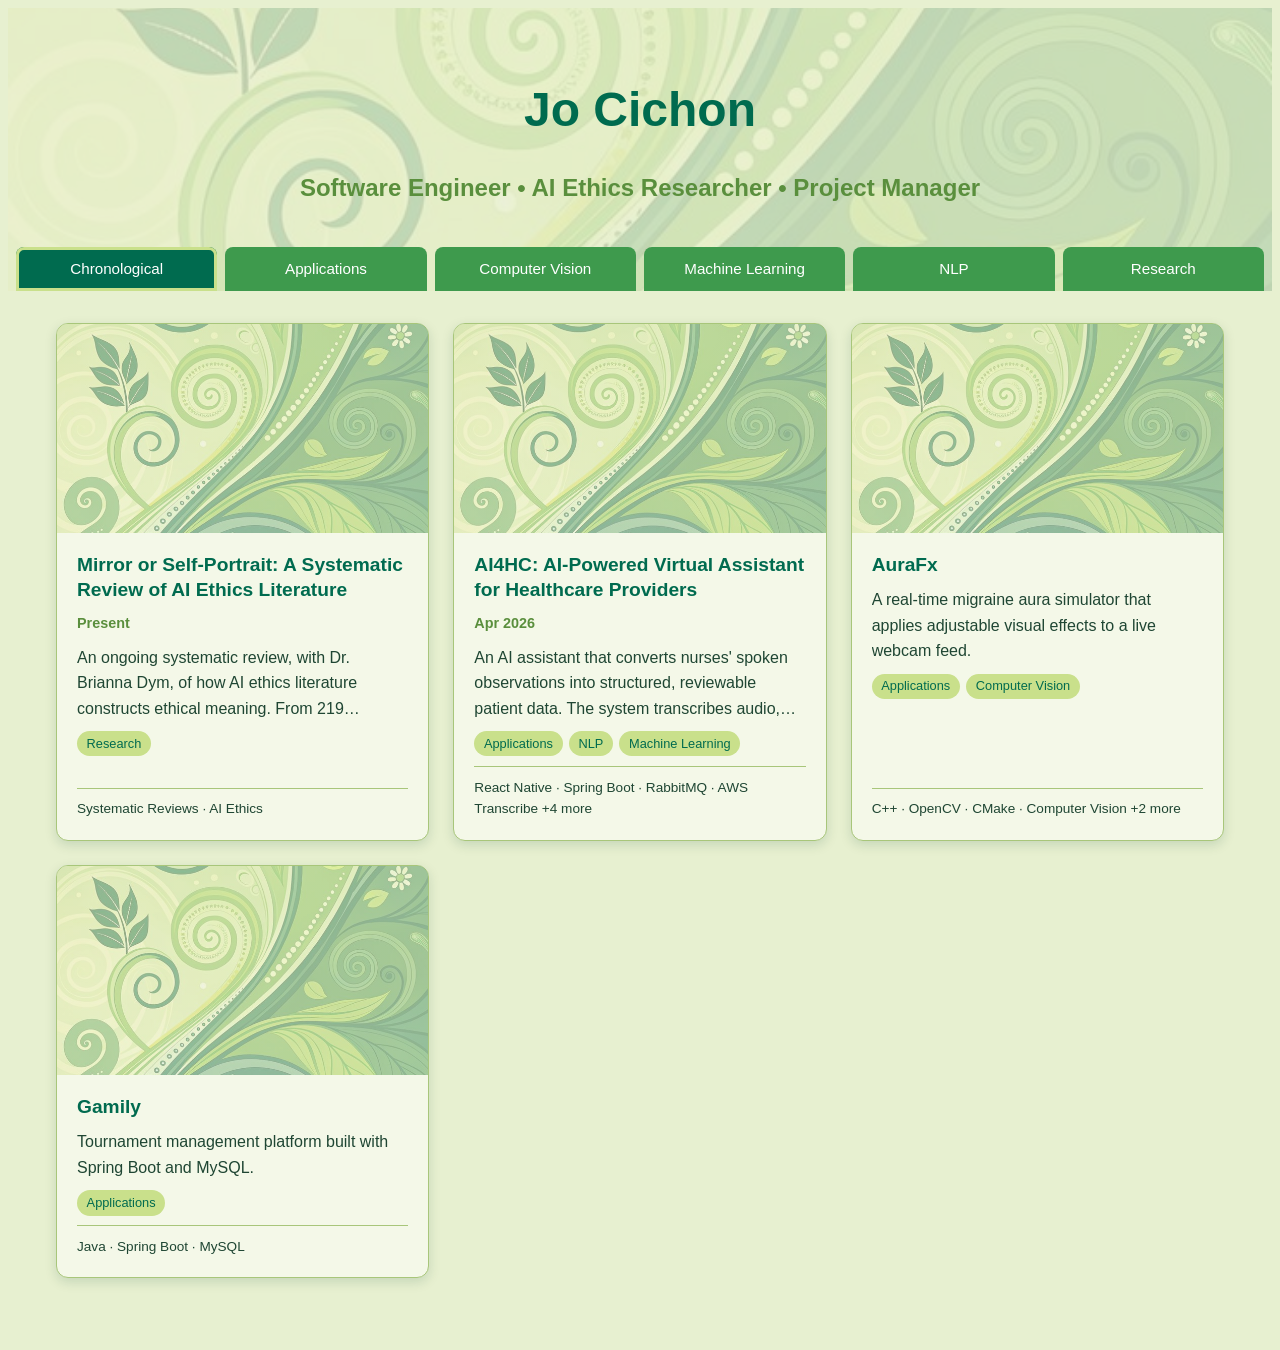
==== commit d662c3ca: "Add reusable project detail page template One template, project.html?id=<id>, renders any project fr" ====
--- a/index.html
+++ b/index.html
@@ -3,11 +3,12 @@
   File:        index.html
   Project:     Jo Cichon Portfolio (https://jocichon.github.io/portfolio/)
   Author:      Jo Cichon
-  Description: Single-page portfolio. Hero section with a short bio,
+  Description: Portfolio home page. Hero section with name and titles,
                followed by filterable project cards rendered from
-               projects.js by script.js.
+               projects.js by script.js. Cards link to project.html.
   Styles:      style.css
-  Scripts:     projects.js (data), script.js (rendering, filters)
+  Scripts:     projects.js (data), common.js (shared helpers),
+               script.js (card rendering, filters)
 -->
 <html lang="en">
 <head>
@@ -16,6 +17,7 @@
     <title>Jo Cichon Portfolio</title>
     <link rel="stylesheet" href="style.css">
     <script src="projects.js" defer></script>
+    <script src="common.js" defer></script>
     <script src="script.js" defer></script>
 </head>
 <body>
--- a/style.css
+++ b/style.css
@@ -5,9 +5,9 @@
  * Description: Styles for index.html. Defines the Forest Spiral color
  *              palette as CSS custom properties, the layered hero section
  *              (artwork, color wash, content), project filter tabs
- *              along the hero's bottom edge, project card layout, and
- *              data-driven card details (meta line, notes, links, image
- *              captions).
+ *              along the hero's bottom edge, the responsive grid of
+ *              clickable project preview cards, and the project detail
+ *              page (project.html).
  */
 
 /* PALETTE: Forest Spiral */
@@ -170,19 +170,34 @@
 }
 
 /* =========================
-   Projects
+   Project Cards
 ========================= */
 
-.project {
-    display: flex;
-    flex-direction: column;
-    gap: 2rem;
-
-    padding: 4rem 2rem;
+/* Responsive grid: as many 300px+ columns as fit, one column on phones */
+#project-list {
+    display: grid;
+    grid-template-columns: repeat(auto-fill, minmax(min(100%, 300px), 1fr));
+    gap: 1.5rem;
+
     max-width: 1200px;
     margin: auto;
-
-    border-bottom: 1px solid var(--color-border);
+    padding: 2rem 1rem 4rem;
+    box-sizing: border-box;
+}
+
+.project {
+    position: relative; /* anchor for the stretched link */
+
+    display: flex;
+    flex-direction: column;
+    overflow: hidden;
+
+    background: var(--color-card);
+    border: 1px solid var(--color-border);
+    border-radius: 12px;
+    box-shadow: 0 4px 12px var(--color-shadow);
+
+    transition: transform 0.2s ease, box-shadow 0.2s ease;
 }
 
 /* display: flex above would override the hidden attribute */
@@ -190,31 +205,270 @@
     display: none;
 }
 
-.project-visual img {
+.project:hover {
+    transform: translateY(-3px);
+    box-shadow: 0 10px 24px var(--color-shadow);
+}
+
+/* Keyboard focus lands on the title link; ring the whole card */
+.project:focus-within {
+    outline: 3px solid var(--color-accent-hover);
+    outline-offset: 3px;
+}
+
+.project-link:focus {
+    outline: none;
+}
+
+/* Thumbnail: fixed 16:9 frame so cards line up */
+.project-thumb {
+    aspect-ratio: 16 / 9;
+    background: var(--color-bg-soft);
+}
+
+.project-thumb img {
+    display: block;
     width: 100%;
+    height: 100%;
+    object-fit: cover;
+}
+
+/* No thumbnail: hero artwork under the same color wash as the hero */
+.project-thumb-placeholder {
+    height: 100%;
+    background:
+        linear-gradient(rgba(231, 240, 208, 0.6), rgba(231, 240, 208, 0.6)),
+        url("images/forest-spiral.jpg") center / cover;
+}
+
+.project-body {
+    display: flex;
+    flex-direction: column;
+    gap: 0.6rem;
+    flex: 1;
+
+    padding: 1.25rem;
+}
+
+.project-body > * {
+    margin: 0;
+}
+
+.project-title {
+    font-size: 1.2rem;
+    line-height: 1.3;
+}
+
+.project-link {
+    color: var(--color-heading);
+    text-decoration: none;
+}
+
+/* Stretch the title link over the entire card */
+.project-link::after {
+    content: "";
+    position: absolute;
+    inset: 0;
+}
+
+.project:hover .project-link {
+    text-decoration: underline;
+}
+
+.project-date {
+    font-size: 0.9rem;
+    font-weight: bold;
+    color: var(--color-subheading);
+}
+
+/* Keep previews short: three lines, then an ellipsis */
+.project-summary {
+    display: -webkit-box;
+    -webkit-box-orient: vertical;
+    -webkit-line-clamp: 3;
+    line-clamp: 3;
+    overflow: hidden;
+}
+
+.project-categories {
+    display: flex;
+    flex-wrap: wrap;
+    gap: 0.4rem;
+
+    padding: 0;
+    list-style: none;
+}
+
+.project-categories li {
+    padding: 0.15rem 0.6rem;
+
+    font-size: 0.8rem;
+    color: var(--color-heading);
+    background: var(--color-bg-soft);
+    border-radius: 999px;
+}
+
+/* Pinned to the bottom so it lines up across cards in a row */
+.project-tech {
+    margin-top: auto;
+    padding-top: 0.6rem;
+
+    font-size: 0.85rem;
+    border-top: 1px solid var(--color-border);
+}
+
+.visually-hidden {
+    position: absolute;
+    width: 1px;
+    height: 1px;
+    overflow: hidden;
+    clip-path: inset(50%);
+    white-space: nowrap;
+}
+
+/* =========================
+   Project Detail Page
+========================= */
+
+/* Shorter hero band: site name only, no filter tabs */
+.hero--compact {
+    min-height: auto;
+    padding: 1.5rem 1rem;
+}
+
+.site-name {
+    margin: 0;
+    font-size: 1.75rem;
+    font-weight: bold;
+}
+
+.site-name a {
+    color: var(--color-heading);
+    text-decoration: none;
+}
+
+.back-nav,
+.project-detail {
+    max-width: 900px;
+    margin: auto;
+    padding: 0 1.5rem;
+}
+
+.back-nav {
+    padding-top: 1.5rem;
+}
+
+.back-link {
+    font-weight: bold;
+    color: var(--color-accent-hover);
+}
+
+.project-detail {
+    padding-bottom: 4rem;
+}
+
+.project-detail a {
+    color: var(--color-accent-hover);
+}
+
+.detail-header h1 {
+    margin: 1rem 0 0.75rem;
+    line-height: 1.25;
+    color: var(--color-heading);
+}
+
+/* Role and dates as label/value pairs near the top */
+.detail-meta {
+    display: flex;
+    flex-wrap: wrap;
+    gap: 0.5rem 2rem;
+    margin: 0 0 1rem;
+}
+
+.detail-meta dt {
+    display: inline;
+    font-weight: bold;
+    color: var(--color-subheading);
+}
+
+.detail-meta dt::after {
+    content: ": ";
+}
+
+.detail-meta dd {
+    display: inline;
+    margin: 0;
+}
+
+/* Chips: categories and technologies/methods */
+.chips {
+    display: flex;
+    flex-wrap: wrap;
+    gap: 0.4rem;
+    margin: 0;
+    padding: 0;
+    list-style: none;
+}
+
+.chips li {
+    padding: 0.2rem 0.7rem;
+    font-size: 0.85rem;
+    color: var(--color-heading);
+    background: var(--color-bg-soft);
+    border-radius: 999px;
+}
+
+.detail-image {
+    display: block;
+    width: 100%;
+    margin-top: 1.5rem;
     border-radius: 12px;
     box-shadow: 0 8px 20px var(--color-shadow);
 }
 
-.project-meta {
+.detail-section {
+    padding-top: 1.5rem;
+    margin-top: 1.5rem;
+    border-top: 1px solid var(--color-border);
+}
+
+.detail-section h2 {
+    margin: 0 0 0.75rem;
+    font-size: 1.35rem;
+    color: var(--color-heading);
+}
+
+.detail-section h3 {
+    margin: 1rem 0 0.5rem;
+    font-size: 1rem;
     color: var(--color-subheading);
-    font-weight: bold;
-}
-
-.project-notes {
+}
+
+.detail-notes {
     font-style: italic;
 }
 
-.project-info a {
-    color: var(--color-accent-hover);
-}
-
-.project-visual figure {
-    margin: 0 0 1.5rem;
-}
-
-.project-visual figcaption {
-    margin-top: 0.5rem;
+.detail-links {
+    padding-left: 1.25rem;
+}
+
+.detail-gallery {
+    display: grid;
+    grid-template-columns: repeat(auto-fill, minmax(min(100%, 260px), 1fr));
+    gap: 1rem;
+    margin-bottom: 1rem;
+}
+
+.detail-gallery figure {
+    margin: 0;
+}
+
+.detail-gallery img {
+    width: 100%;
+    border-radius: 8px;
+}
+
+.detail-gallery figcaption {
+    margin-top: 0.4rem;
     font-size: 0.9rem;
-    text-align: center;
-}
+}
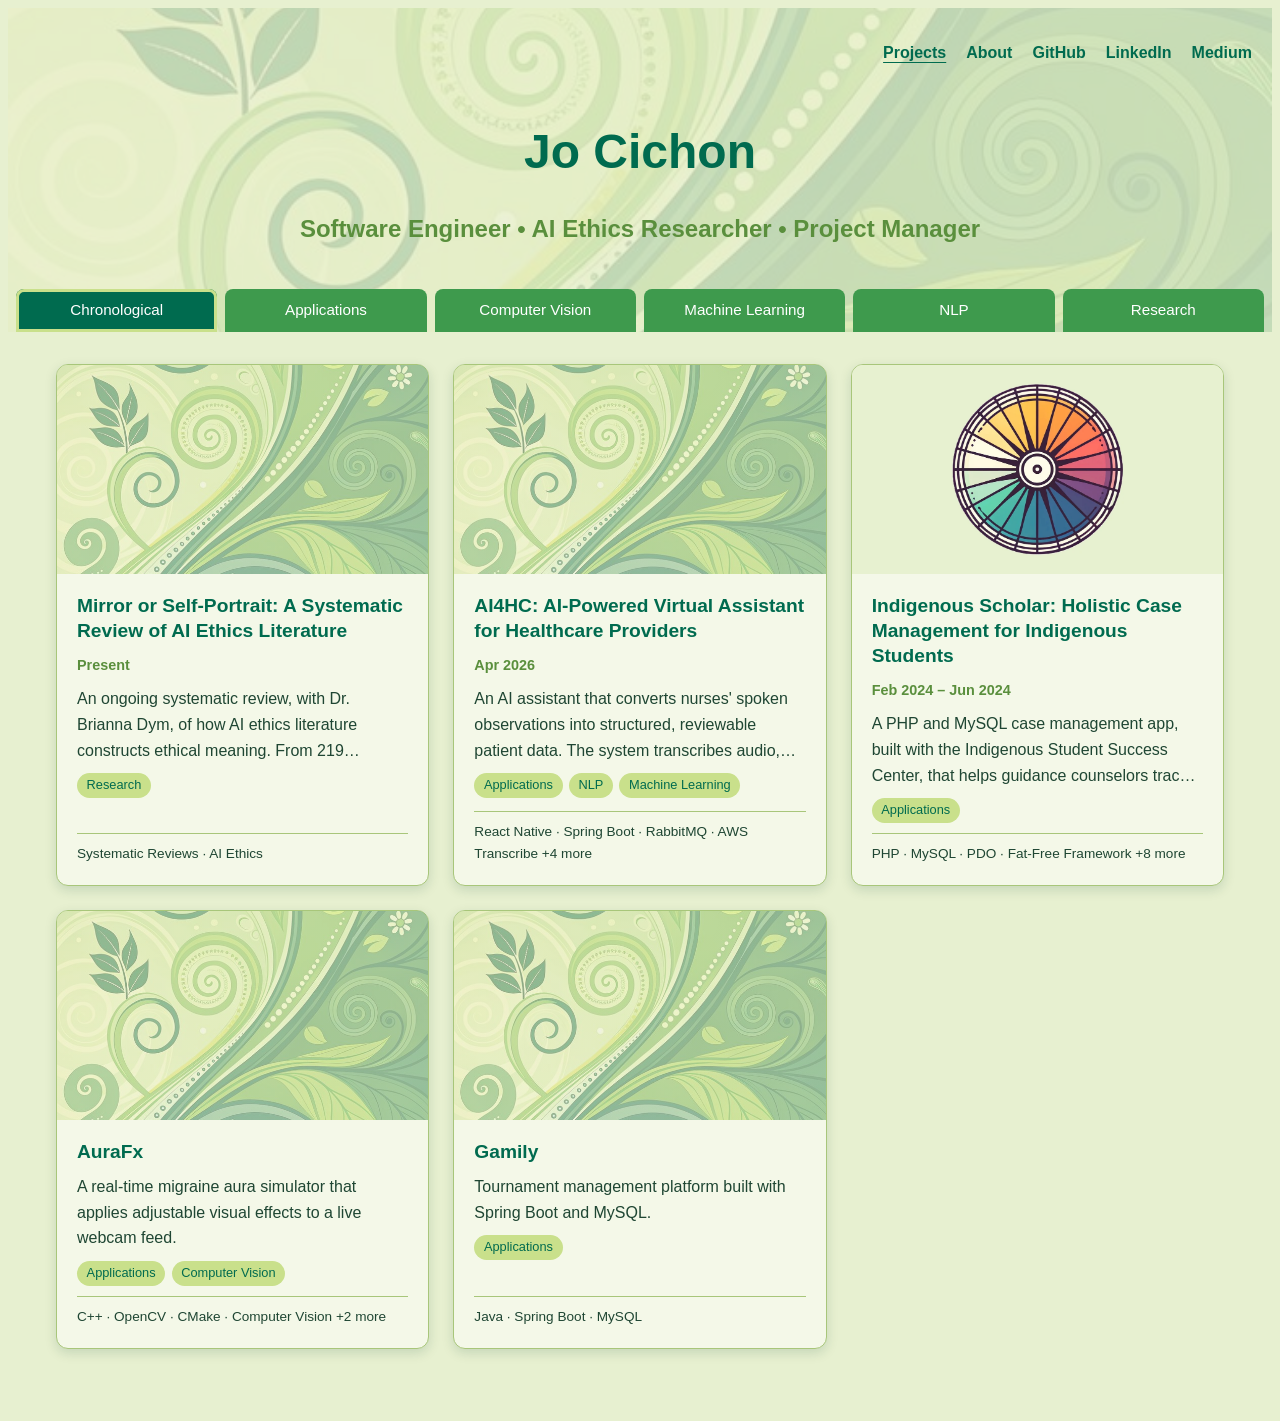
==== commit a0ad1edd: "Add About page and site navigation with profile links - New about.html: bio, research, writing, and " ====
--- a/index.html
+++ b/index.html
@@ -3,7 +3,8 @@
   File:        index.html
   Project:     Jo Cichon Portfolio (https://jocichon.github.io/portfolio/)
   Author:      Jo Cichon
-  Description: Portfolio home page. Hero section with name and titles,
+  Description: Portfolio home page. Site navigation (About, GitHub,
+               LinkedIn, Medium), hero section with name and titles,
                followed by filterable project cards rendered from
                projects.js by script.js. Cards link to project.html.
   Styles:      style.css
@@ -23,6 +24,15 @@
 <body>
 
 <header class="hero">
+    <!-- Site navigation: keep in sync across index.html, about.html, project.html -->
+    <nav class="site-nav" aria-label="Site">
+        <a href="index.html" aria-current="page">Projects</a>
+        <a href="about.html">About</a>
+        <a href="https://github.com/jocichon" target="_blank" rel="noopener noreferrer">GitHub<span class="visually-hidden"> (opens in a new tab)</span></a>
+        <a href="https://www.linkedin.com/in/jo-cichon/" target="_blank" rel="noopener noreferrer">LinkedIn<span class="visually-hidden"> (opens in a new tab)</span></a>
+        <a href="https://medium.com/@jorichescichon" target="_blank" rel="noopener noreferrer">Medium<span class="visually-hidden"> (opens in a new tab)</span></a>
+    </nav>
+
     <div class="hero-content">
         <h1>Jo Cichon</h1>
         <h2>Software Engineer • AI Ethics Researcher • Project Manager</h2>
--- a/style.css
+++ b/style.css
@@ -6,8 +6,9 @@
  *              palette as CSS custom properties, the layered hero section
  *              (artwork, color wash, content), project filter tabs
  *              along the hero's bottom edge, the responsive grid of
- *              clickable project preview cards, and the project detail
- *              page (project.html).
+ *              clickable project preview cards, the project detail
+ *              page (project.html), the site navigation, and the
+ *              About page (about.html).
  */
 
 /* PALETTE: Forest Spiral */
@@ -418,10 +419,12 @@
     border-radius: 999px;
 }
 
+/* Header image: capped size, centered, never upscaled or cropped */
 .detail-image {
     display: block;
-    width: 100%;
-    margin-top: 1.5rem;
+    max-width: min(100%, 520px);
+    max-height: 380px;
+    margin: 1.5rem auto 0;
     border-radius: 12px;
     box-shadow: 0 8px 20px var(--color-shadow);
 }
@@ -454,7 +457,7 @@
 
 .detail-gallery {
     display: grid;
-    grid-template-columns: repeat(auto-fill, minmax(min(100%, 260px), 1fr));
+    grid-template-columns: repeat(auto-fill, minmax(min(100%, 340px), 1fr));
     gap: 1rem;
     margin-bottom: 1rem;
 }
@@ -464,11 +467,99 @@
 }
 
 .detail-gallery img {
+    display: block;
     width: 100%;
     border-radius: 8px;
+    transition: box-shadow 0.2s ease;
+}
+
+.detail-gallery a:hover img,
+.detail-gallery a:focus-visible img {
+    box-shadow: 0 6px 16px var(--color-shadow);
 }
 
 .detail-gallery figcaption {
     margin-top: 0.4rem;
     font-size: 0.9rem;
 }
+
+/* =========================
+   Site Navigation
+========================= */
+
+/* Top row of every hero: internal pages, then external profiles */
+.site-nav {
+    position: relative;
+    z-index: 2;
+
+    display: flex;
+    flex-wrap: wrap;
+    justify-content: flex-end;
+    gap: 0.25rem 1.25rem;
+
+    align-self: stretch;
+    padding: 0 1.25rem 1rem;
+}
+
+.site-nav a {
+    font-weight: bold;
+    color: var(--color-heading);
+    text-decoration: none;
+}
+
+.site-nav a:hover,
+.site-nav a:focus-visible,
+.site-nav a[aria-current="page"] {
+    text-decoration: underline;
+    text-underline-offset: 4px;
+}
+
+@media (max-width: 600px) {
+    .site-nav {
+        justify-content: center;
+        gap: 0.25rem 0.9rem;
+        padding: 0 0.75rem 0.75rem;
+        font-size: 0.95rem;
+    }
+}
+
+/* =========================
+   About Page
+========================= */
+
+.about {
+    max-width: 760px;
+    margin: auto;
+    padding: 1rem 1.5rem 4rem;
+}
+
+.about h1 {
+    margin-bottom: 0.25rem;
+    color: var(--color-heading);
+}
+
+.about-tagline {
+    margin-top: 0;
+    font-weight: bold;
+    color: var(--color-subheading);
+}
+
+.about section {
+    padding-top: 1.25rem;
+    margin-top: 1.25rem;
+    border-top: 1px solid var(--color-border);
+}
+
+.about h2 {
+    margin: 0 0 0.5rem;
+    font-size: 1.35rem;
+    color: var(--color-heading);
+}
+
+.about a {
+    color: var(--color-accent-hover);
+}
+
+.about-links {
+    padding-left: 1.25rem;
+}
